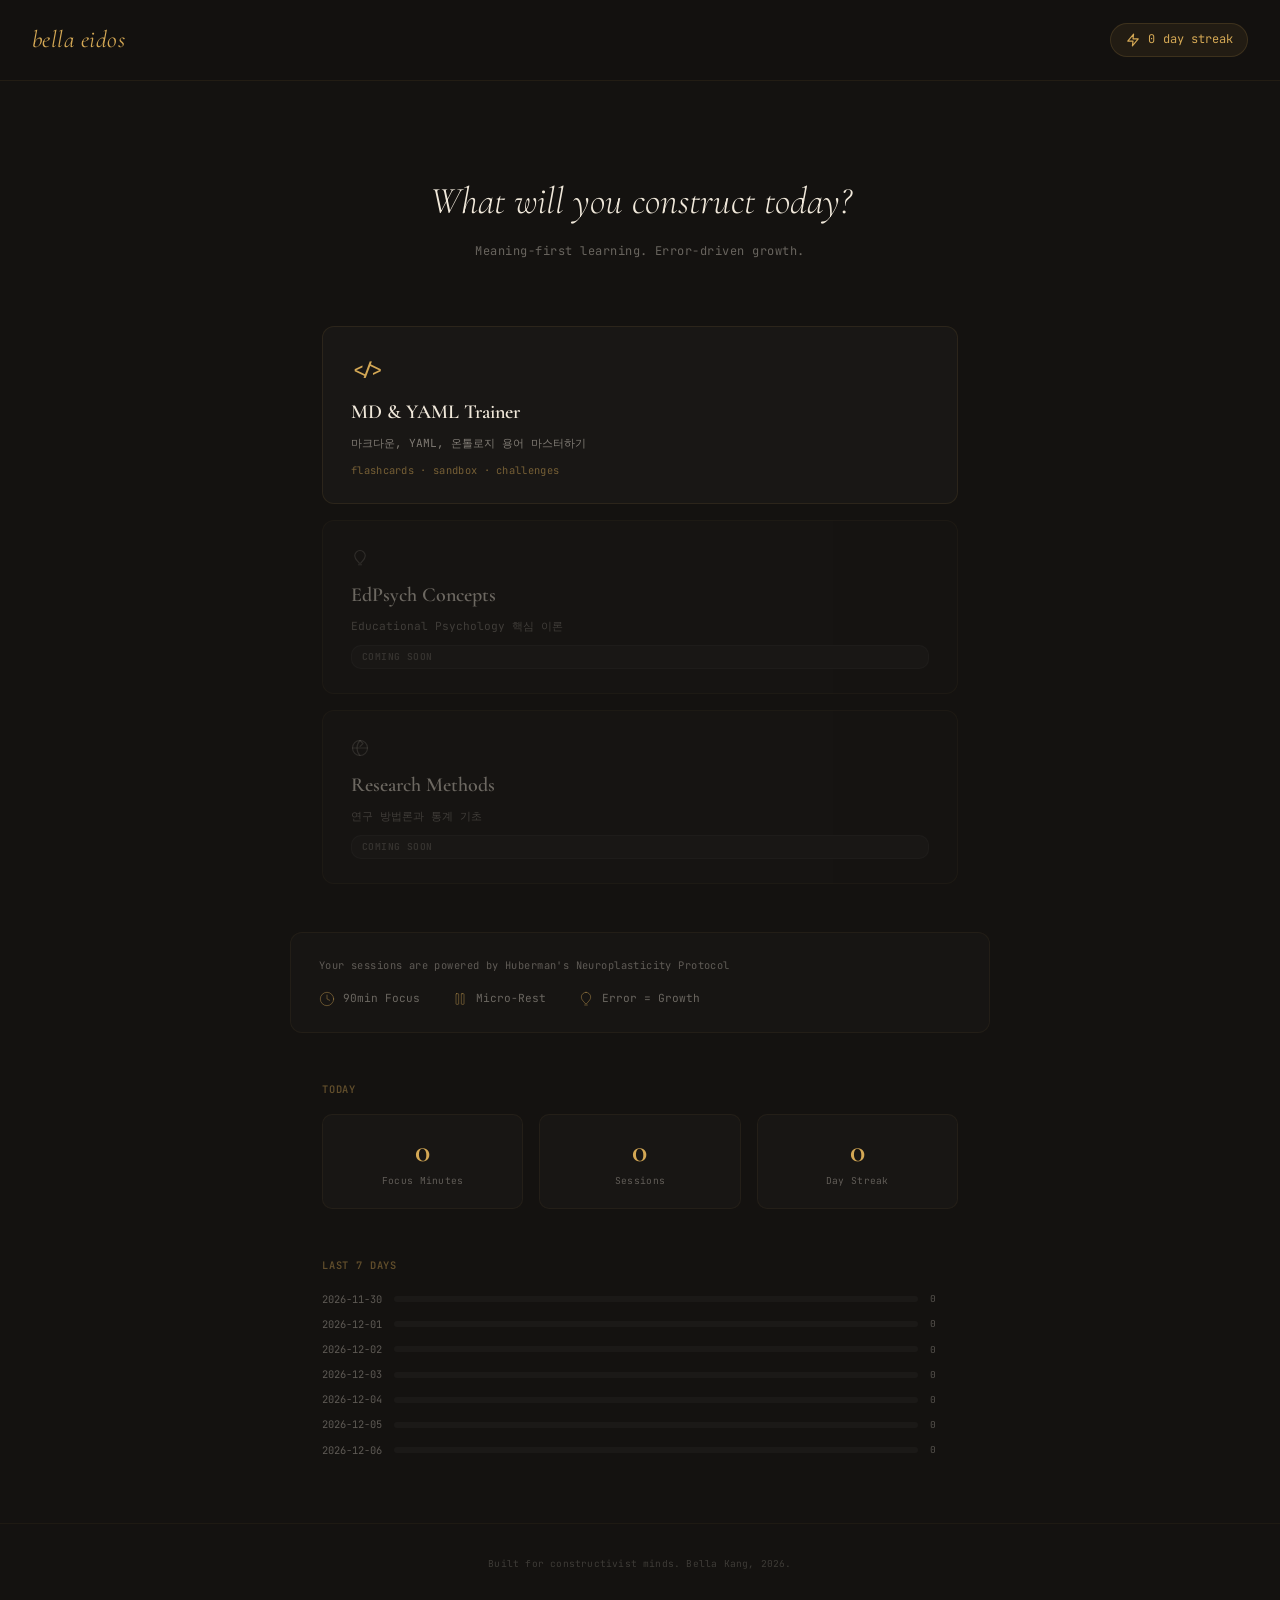
==== index.html @ 5860220a "feat: bella-eidos v1 — constructivist learning tool with B+ protocol Multi-page learning tool for AD" ====
<!DOCTYPE html>
<html lang="en">
<head>
  <meta charset="UTF-8">
  <meta name="viewport" content="width=device-width, initial-scale=1.0">
  <meta name="description" content="bella eidos — a personal constructivist learning tool. Meaning-first learning, error-driven growth.">
  <title>bella eidos</title>
  <link rel="icon" href="images/favicon.svg">
  <link href="https://fonts.googleapis.com/css2?family=Cormorant+Garamond:ital,wght@0,300;0,400;0,500;0,600;0,700;1,300;1,400;1,500;1,600&family=JetBrains+Mono:wght@400;500;600;700&display=swap" rel="stylesheet">
  <link rel="stylesheet" href="css/eidos.css">
  <style>
    /* Page-specific layout */
    body {
      background: #141210;
      color: #e8e0d4;
      font-family: 'Cormorant Garamond', Georgia, serif;
      margin: 0;
      padding: 0;
      min-height: 100vh;
    }

    /* --- Nav --- */
    .site-nav {
      position: sticky;
      top: 0;
      z-index: 100;
      display: flex;
      align-items: center;
      justify-content: space-between;
      padding: 1.25rem 2rem;
      background: rgba(20, 18, 16, 0.92);
      backdrop-filter: blur(12px);
      -webkit-backdrop-filter: blur(12px);
      border-bottom: 1px solid rgba(212, 168, 85, 0.08);
    }

    .site-logo {
      font-family: 'Cormorant Garamond', Georgia, serif;
      font-style: italic;
      font-weight: 400;
      font-size: 1.5rem;
      color: #D4A855;
      letter-spacing: 0.02em;
      text-decoration: none;
    }

    .streak-badge {
      display: flex;
      align-items: center;
      gap: 0.5rem;
      font-family: 'JetBrains Mono', monospace;
      font-size: 0.75rem;
      color: #D4A855;
      background: rgba(212, 168, 85, 0.08);
      border: 1px solid rgba(212, 168, 85, 0.15);
      border-radius: 20px;
      padding: 0.4rem 0.9rem;
    }

    .streak-badge .streak-icon {
      font-size: 0.85rem;
      line-height: 1;
    }

    /* --- Hero --- */
    .hero {
      text-align: center;
      padding: 6rem 2rem 4rem;
      opacity: 0;
      animation: fadeInUp 0.9s ease-out 0.1s forwards;
    }

    .hero-title {
      font-family: 'Cormorant Garamond', Georgia, serif;
      font-weight: 300;
      font-style: italic;
      font-size: 2.375rem;
      color: #f0e8da;
      margin: 0 0 1rem;
      line-height: 1.3;
    }

    .hero-subtitle {
      font-family: 'JetBrains Mono', monospace;
      font-size: 0.75rem;
      font-weight: 400;
      color: rgba(232, 224, 212, 0.4);
      letter-spacing: 0.04em;
      margin: 0;
    }

    /* --- Domain Cards --- */
    .domains {
      max-width: 700px;
      margin: 0 auto;
      padding: 0 2rem 3rem;
      display: grid;
      grid-template-columns: 1fr;
      gap: 1rem;
    }

    .domain-card {
      position: relative;
      background: rgba(255, 255, 255, 0.025);
      border: 1px solid rgba(212, 168, 85, 0.1);
      border-radius: 12px;
      padding: 1.75rem 1.75rem 1.5rem;
      transition: border-color 0.3s ease, box-shadow 0.3s ease, transform 0.25s ease;
      opacity: 0;
      animation: fadeInUp 0.7s ease-out forwards;
    }

    .domain-card:nth-child(1) { animation-delay: 0.3s; }
    .domain-card:nth-child(2) { animation-delay: 0.45s; }
    .domain-card:nth-child(3) { animation-delay: 0.6s; }

    .domain-card--active {
      cursor: pointer;
    }

    .domain-card--active:hover {
      border-color: rgba(212, 168, 85, 0.3);
      box-shadow: 0 0 30px rgba(212, 168, 85, 0.06);
      transform: translateY(-2px);
    }

    .domain-card--active:hover .domain-cta {
      opacity: 1;
      transform: translateX(0);
    }

    .domain-card--locked {
      opacity: 0.4;
      pointer-events: none;
    }

    .domain-card__icon {
      font-family: 'JetBrains Mono', monospace;
      font-size: 1.1rem;
      font-weight: 600;
      color: #D4A855;
      margin-bottom: 0.75rem;
    }

    .domain-card__icon--muted {
      color: rgba(232, 224, 212, 0.3);
    }

    .domain-card__title {
      font-family: 'Cormorant Garamond', Georgia, serif;
      font-weight: 600;
      font-size: 1.25rem;
      color: #f0e8da;
      margin: 0 0 0.4rem;
    }

    .domain-card__desc {
      font-family: 'JetBrains Mono', monospace;
      font-size: 0.7rem;
      color: rgba(232, 224, 212, 0.5);
      margin: 0 0 0.6rem;
      line-height: 1.5;
    }

    .domain-card__tags {
      font-family: 'JetBrains Mono', monospace;
      font-size: 0.65rem;
      color: rgba(212, 168, 85, 0.5);
      letter-spacing: 0.03em;
    }

    .domain-card__badge {
      display: inline-block;
      font-family: 'JetBrains Mono', monospace;
      font-size: 0.6rem;
      font-weight: 600;
      color: rgba(232, 224, 212, 0.35);
      background: rgba(255, 255, 255, 0.04);
      border: 1px solid rgba(255, 255, 255, 0.06);
      border-radius: 10px;
      padding: 0.2rem 0.6rem;
      letter-spacing: 0.05em;
      text-transform: uppercase;
    }

    .domain-cta {
      position: absolute;
      right: 1.75rem;
      bottom: 1.5rem;
      font-family: 'JetBrains Mono', monospace;
      font-size: 0.7rem;
      color: #D4A855;
      opacity: 0;
      transform: translateX(-6px);
      transition: opacity 0.3s ease, transform 0.3s ease;
    }

    /* --- B+ Protocol --- */
    .protocol-card {
      max-width: 700px;
      margin: 0 auto 3rem;
      padding: 1.5rem 1.75rem;
      background: rgba(255, 255, 255, 0.015);
      border: 1px solid rgba(212, 168, 85, 0.06);
      border-radius: 12px;
      opacity: 0;
      animation: fadeInUp 0.7s ease-out 0.75s forwards;
    }

    .protocol-card__title {
      font-family: 'JetBrains Mono', monospace;
      font-size: 0.65rem;
      color: rgba(232, 224, 212, 0.35);
      letter-spacing: 0.04em;
      margin: 0 0 1rem;
      line-height: 1.6;
    }

    .protocol-items {
      display: flex;
      gap: 2rem;
      flex-wrap: wrap;
    }

    .protocol-item {
      display: flex;
      align-items: center;
      gap: 0.5rem;
      font-family: 'JetBrains Mono', monospace;
      font-size: 0.7rem;
      color: rgba(232, 224, 212, 0.4);
    }

    .protocol-item svg {
      width: 16px;
      height: 16px;
      stroke: rgba(212, 168, 85, 0.4);
      fill: none;
      stroke-width: 1.5;
      stroke-linecap: round;
      stroke-linejoin: round;
    }

    /* --- Today Stats --- */
    .today-stats {
      max-width: 700px;
      margin: 0 auto 3rem;
      padding: 0 2rem;
      opacity: 0;
      animation: fadeInUp 0.7s ease-out 0.9s forwards;
    }

    .today-stats__heading {
      font-family: 'JetBrains Mono', monospace;
      font-size: 0.65rem;
      font-weight: 600;
      color: rgba(212, 168, 85, 0.4);
      text-transform: uppercase;
      letter-spacing: 0.08em;
      margin: 0 0 1rem;
    }

    .stats-grid {
      display: grid;
      grid-template-columns: repeat(3, 1fr);
      gap: 1rem;
    }

    .stat-cell {
      text-align: center;
      padding: 1.25rem 1rem;
      background: rgba(255, 255, 255, 0.02);
      border: 1px solid rgba(212, 168, 85, 0.06);
      border-radius: 10px;
    }

    .stat-cell__number {
      font-family: 'Cormorant Garamond', Georgia, serif;
      font-weight: 600;
      font-size: 2rem;
      color: #D4A855;
      line-height: 1;
      margin-bottom: 0.35rem;
    }

    .stat-cell__label {
      font-family: 'JetBrains Mono', monospace;
      font-size: 0.6rem;
      color: rgba(232, 224, 212, 0.35);
      letter-spacing: 0.03em;
    }

    /* --- Week History --- */
    .week-history {
      max-width: 700px;
      margin: 0 auto 4rem;
      padding: 0 2rem;
      opacity: 0;
      animation: fadeInUp 0.7s ease-out 1.05s forwards;
    }

    .week-history__heading {
      font-family: 'JetBrains Mono', monospace;
      font-size: 0.65rem;
      font-weight: 600;
      color: rgba(212, 168, 85, 0.4);
      text-transform: uppercase;
      letter-spacing: 0.08em;
      margin: 0 0 1rem;
    }

    .week-row {
      display: flex;
      align-items: center;
      gap: 0.75rem;
      margin-bottom: 0.5rem;
    }

    .week-row__date {
      font-family: 'JetBrains Mono', monospace;
      font-size: 0.65rem;
      color: rgba(232, 224, 212, 0.35);
      min-width: 48px;
      text-align: right;
    }

    .week-row__bar-track {
      flex: 1;
      height: 6px;
      background: rgba(255, 255, 255, 0.03);
      border-radius: 3px;
      overflow: hidden;
    }

    .week-row__bar-fill {
      height: 100%;
      background: linear-gradient(90deg, rgba(212, 168, 85, 0.3), rgba(212, 168, 85, 0.7));
      border-radius: 3px;
      transition: width 0.6s ease-out;
    }

    .week-row__score {
      font-family: 'JetBrains Mono', monospace;
      font-size: 0.6rem;
      color: rgba(232, 224, 212, 0.3);
      min-width: 28px;
      text-align: left;
    }

    /* --- Footer --- */
    .site-footer {
      text-align: center;
      padding: 2rem 2rem 3rem;
      border-top: 1px solid rgba(212, 168, 85, 0.05);
    }

    .site-footer p {
      font-family: 'JetBrains Mono', monospace;
      font-size: 0.6rem;
      color: rgba(232, 224, 212, 0.2);
      margin: 0;
      letter-spacing: 0.02em;
    }

    /* --- Animations --- */
    @keyframes fadeInUp {
      from {
        opacity: 0;
        transform: translateY(16px);
      }
      to {
        opacity: 1;
        transform: translateY(0);
      }
    }

    /* keep locked cards at target opacity after animation */
    .domain-card--locked {
      animation-fill-mode: forwards;
    }
    @keyframes fadeInUpLocked {
      from {
        opacity: 0;
        transform: translateY(16px);
      }
      to {
        opacity: 0.4;
        transform: translateY(0);
      }
    }
    .domain-card--locked {
      animation-name: fadeInUpLocked;
    }

    /* --- Responsive --- */
    @media (max-width: 600px) {
      .site-nav {
        padding: 1rem 1.25rem;
      }

      .hero {
        padding: 4rem 1.5rem 2.5rem;
      }

      .hero-title {
        font-size: 1.75rem;
      }

      .domains {
        padding: 0 1.25rem 2rem;
      }

      .protocol-card {
        margin-left: 1.25rem;
        margin-right: 1.25rem;
      }

      .protocol-items {
        flex-direction: column;
        gap: 0.75rem;
      }

      .today-stats,
      .week-history {
        padding: 0 1.25rem;
      }

      .stats-grid {
        grid-template-columns: 1fr;
        gap: 0.75rem;
      }
    }
  </style>
</head>
<body>

  <!-- Nav -->
  <nav class="site-nav" role="navigation" aria-label="Main navigation">
    <a href="index.html" class="site-logo">bella eidos</a>
    <div class="streak-badge" aria-label="Current streak">
      <span class="streak-icon">
        <svg width="14" height="14" viewBox="0 0 24 24" fill="none" stroke="currentColor" stroke-width="2" stroke-linecap="round" stroke-linejoin="round"><path d="M13 2L3 14h9l-1 8 10-12h-9l1-8z"/></svg>
      </span>
      <span id="nav-streak">0</span> day streak
    </div>
  </nav>

  <main>

    <!-- Hero -->
    <section class="hero" aria-label="Welcome">
      <h1 class="hero-title">What will you construct today?</h1>
      <p class="hero-subtitle">Meaning-first learning. Error-driven growth.</p>
    </section>

    <!-- Domain Cards -->
    <section class="domains" aria-label="Learning domains">

      <article class="domain-card domain-card--active" onclick="window.location.href='md-yaml.html'" role="link" tabindex="0" aria-label="MD and YAML Trainer">
        <div class="domain-card__icon">&lt;/&gt;</div>
        <h2 class="domain-card__title">MD &amp; YAML Trainer</h2>
        <p class="domain-card__desc">마크다운, YAML, 온톨로지 용어 마스터하기</p>
        <span class="domain-card__tags">flashcards &middot; sandbox &middot; challenges</span>
        <span class="domain-cta">Start Session &rarr;</span>
      </article>

      <article class="domain-card domain-card--locked" aria-label="EdPsych Concepts, coming soon">
        <div class="domain-card__icon domain-card__icon--muted">
          <svg width="18" height="18" viewBox="0 0 24 24" fill="none" stroke="currentColor" stroke-width="1.5" stroke-linecap="round" stroke-linejoin="round"><path d="M12 2a7 7 0 0 1 7 7c0 3-2 5.5-4 7.5-.7.7-1.5 1.5-2 2.5h-2c-.5-1-1.3-1.8-2-2.5C7 14.5 5 12 5 9a7 7 0 0 1 7-7z"/><path d="M10 21h4"/></svg>
        </div>
        <h2 class="domain-card__title">EdPsych Concepts</h2>
        <p class="domain-card__desc">Educational Psychology 핵심 이론</p>
        <span class="domain-card__badge">Coming Soon</span>
      </article>

      <article class="domain-card domain-card--locked" aria-label="Research Methods, coming soon">
        <div class="domain-card__icon domain-card__icon--muted">
          <svg width="18" height="18" viewBox="0 0 24 24" fill="none" stroke="currentColor" stroke-width="1.5" stroke-linecap="round" stroke-linejoin="round"><circle cx="12" cy="12" r="10"/><path d="M12 2a14.5 14.5 0 0 0 0 20"/><path d="M2 12h20"/><path d="M12 2l4 4-4 4"/></svg>
        </div>
        <h2 class="domain-card__title">Research Methods</h2>
        <p class="domain-card__desc">연구 방법론과 통계 기초</p>
        <span class="domain-card__badge">Coming Soon</span>
      </article>

    </section>

    <!-- B+ Protocol -->
    <aside class="protocol-card" aria-label="Neuroplasticity protocol information">
      <p class="protocol-card__title">Your sessions are powered by Huberman's Neuroplasticity Protocol</p>
      <div class="protocol-items">
        <div class="protocol-item">
          <svg viewBox="0 0 24 24"><circle cx="12" cy="12" r="10"/><polyline points="12 6 12 12 16 14"/></svg>
          <span>90min Focus</span>
        </div>
        <div class="protocol-item">
          <svg viewBox="0 0 24 24"><rect x="6" y="4" width="4" height="16" rx="1"/><rect x="14" y="4" width="4" height="16" rx="1"/></svg>
          <span>Micro-Rest</span>
        </div>
        <div class="protocol-item">
          <svg viewBox="0 0 24 24"><path d="M12 2a7 7 0 0 1 7 7c0 3-2 5.5-4 7.5-.7.7-1.5 1.5-2 2.5h-2c-.5-1-1.3-1.8-2-2.5C7 14.5 5 12 5 9a7 7 0 0 1 7-7z"/><path d="M10 21h4"/></svg>
          <span>Error = Growth</span>
        </div>
      </div>
    </aside>

    <!-- Today's Stats -->
    <section class="today-stats" aria-label="Today's statistics">
      <h3 class="today-stats__heading">Today</h3>
      <div class="stats-grid">
        <div class="stat-cell">
          <div class="stat-cell__number" id="stat-focus">0</div>
          <div class="stat-cell__label">Focus Minutes</div>
        </div>
        <div class="stat-cell">
          <div class="stat-cell__number" id="stat-sessions">0</div>
          <div class="stat-cell__label">Sessions</div>
        </div>
        <div class="stat-cell">
          <div class="stat-cell__number" id="stat-streak">0</div>
          <div class="stat-cell__label">Day Streak</div>
        </div>
      </div>
    </section>

    <!-- Week History -->
    <section class="week-history" aria-label="Weekly history">
      <h3 class="week-history__heading">Last 7 Days</h3>
      <div id="week-bars"></div>
    </section>

  </main>

  <!-- Footer -->
  <footer class="site-footer">
    <p>Built for constructivist minds. Bella Kang, 2026.</p>
  </footer>

  <script src="js/core.js"></script>
  <script>
    document.addEventListener('DOMContentLoaded', () => {
      // Load streak
      const streak = Eidos.Session.getStreak();
      document.getElementById('nav-streak').textContent = streak;
      document.getElementById('stat-streak').textContent = streak;

      // Load today stats
      const today = Eidos.Session.getTodayStats();
      document.getElementById('stat-focus').textContent = today.focusMinutes || 0;
      document.getElementById('stat-sessions').textContent = today.sessions || 0;

      // Load week history
      const week = Eidos.Session.getWeekHistory();
      const container = document.getElementById('week-bars');
      const maxScore = Math.max(...week.map(d => d.score), 1);

      week.forEach(day => {
        const row = document.createElement('div');
        row.className = 'week-row';

        const dateEl = document.createElement('span');
        dateEl.className = 'week-row__date';
        dateEl.textContent = day.date;

        const track = document.createElement('div');
        track.className = 'week-row__bar-track';

        const fill = document.createElement('div');
        fill.className = 'week-row__bar-fill';
        fill.style.width = ((day.score / maxScore) * 100) + '%';
        track.appendChild(fill);

        const scoreEl = document.createElement('span');
        scoreEl.className = 'week-row__score';
        scoreEl.textContent = day.score;

        row.appendChild(dateEl);
        row.appendChild(track);
        row.appendChild(scoreEl);
        container.appendChild(row);
      });

      // Keyboard accessibility for the active card
      document.querySelectorAll('.domain-card--active').forEach(card => {
        card.addEventListener('keydown', (e) => {
          if (e.key === 'Enter' || e.key === ' ') {
            e.preventDefault();
            card.click();
          }
        });
      });
    });
  </script>

</body>
</html>
---- css/eidos.css ----
/* ============================================================
   bella eidos — Design System
   "Philosophical Sanctuary"
   Plato's cave in reverse: forms emerging from darkness
   into golden light.
   ============================================================ */

/* --- Fonts ------------------------------------------------- */
@import url('https://fonts.googleapis.com/css2?family=Cormorant+Garamond:ital,wght@0,300;0,400;0,500;0,600;0,700;1,300;1,400;1,500;1,600;1,700&family=JetBrains+Mono:wght@400;500;600&family=Pretendard+Variable&display=swap');

/* --- Custom Properties ------------------------------------- */
:root {
  /* surfaces */
  --bg:            #141210;
  --bg-elevated:   #1E1C18;
  --card:          #252220;
  --card-hover:    #2E2B27;

  /* borders */
  --border:        rgba(212, 168, 85, 0.12);
  --border-hover:  rgba(212, 168, 85, 0.25);

  /* text */
  --text:          #F0EBE1;
  --text-secondary:#A09882;
  --text-dim:      #6B6355;

  /* accent — warm amber / gold */
  --accent:        #D4A855;
  --accent-light:  rgba(212, 168, 85, 0.12);
  --accent-glow:   rgba(212, 168, 85, 0.06);

  /* semantic */
  --green:         #7EBF8E;
  --green-bg:      rgba(126, 191, 142, 0.1);
  --red:           #D4625A;
  --purple:        #9B8EC4;
  --purple-bg:     rgba(155, 142, 196, 0.1);
  --purple-border: rgba(155, 142, 196, 0.25);

  /* spacing scale */
  --sp-1: 4px;
  --sp-2: 8px;
  --sp-3: 12px;
  --sp-4: 16px;
  --sp-5: 20px;
  --sp-6: 24px;
  --sp-7: 28px;
  --sp-8: 32px;
  --sp-10: 40px;
  --sp-12: 48px;
  --sp-16: 64px;

  /* transitions */
  --ease-out: cubic-bezier(0.25, 0.46, 0.45, 0.94);
  --ease-spring: cubic-bezier(0.34, 1.56, 0.64, 1);

  /* radii */
  --radius-sm: 8px;
  --radius-md: 12px;
  --radius-lg: 16px;
  --radius-xl: 24px;
  --radius-pill: 999px;
}


/* ============================================================
   1. RESET & BASE
   ============================================================ */
*, *::before, *::after {
  box-sizing: border-box;
  margin: 0;
  padding: 0;
}

html {
  scroll-behavior: smooth;
  -webkit-font-smoothing: antialiased;
  -moz-osx-font-smoothing: grayscale;
  text-rendering: optimizeLegibility;
}

body {
  font-family: 'Pretendard Variable', 'Pretendard', -apple-system,
               BlinkMacSystemFont, 'Segoe UI', Roboto, sans-serif;
  font-size: 15px;
  font-weight: 400;
  line-height: 1.65;
  color: var(--text);
  background: var(--bg);
  min-height: 100vh;
}

/* Scrollbar — thin, warm */
::-webkit-scrollbar {
  width: 6px;
  height: 6px;
}
::-webkit-scrollbar-track {
  background: transparent;
}
::-webkit-scrollbar-thumb {
  background: rgba(212, 168, 85, 0.18);
  border-radius: 3px;
}
::-webkit-scrollbar-thumb:hover {
  background: rgba(212, 168, 85, 0.32);
}

/* Firefox */
* {
  scrollbar-width: thin;
  scrollbar-color: rgba(212, 168, 85, 0.18) transparent;
}

/* Selection */
::selection {
  background: rgba(212, 168, 85, 0.28);
  color: var(--text);
}

a {
  color: var(--accent);
  text-decoration: none;
  transition: color 0.2s var(--ease-out);
}
a:hover {
  color: #E4BE72;
}

img, svg {
  display: block;
  max-width: 100%;
}

button {
  font-family: inherit;
  cursor: pointer;
  border: none;
  background: none;
  color: inherit;
}

input, textarea, select {
  font-family: inherit;
  color: inherit;
}


/* ============================================================
   2. TYPOGRAPHY SCALE
   ============================================================ */
.display-xl {
  font-family: 'Cormorant Garamond', 'Georgia', serif;
  font-size: 42px;
  font-weight: 300;
  font-style: italic;
  line-height: 1.2;
  letter-spacing: -0.01em;
  color: var(--text);
}

.display {
  font-family: 'Cormorant Garamond', 'Georgia', serif;
  font-size: 32px;
  font-weight: 400;
  line-height: 1.25;
  letter-spacing: -0.005em;
  color: var(--text);
}

.heading {
  font-family: 'Cormorant Garamond', 'Georgia', serif;
  font-size: 22px;
  font-weight: 600;
  line-height: 1.3;
  color: var(--text);
}

.subheading {
  font-family: 'Cormorant Garamond', 'Georgia', serif;
  font-size: 16px;
  font-weight: 600;
  line-height: 1.4;
  color: var(--text);
}

.body {
  font-family: 'Pretendard Variable', 'Pretendard', -apple-system,
               BlinkMacSystemFont, 'Segoe UI', Roboto, sans-serif;
  font-size: 15px;
  font-weight: 400;
  line-height: 1.65;
  color: var(--text);
}

.mono {
  font-family: 'JetBrains Mono', 'Fira Code', 'Cascadia Code', monospace;
  font-size: 14px;
  font-weight: 400;
  line-height: 1.6;
}

.label {
  font-family: 'JetBrains Mono', 'Fira Code', monospace;
  font-size: 11px;
  font-weight: 600;
  text-transform: uppercase;
  letter-spacing: 1.5px;
  color: var(--text-secondary);
}

.caption {
  font-size: 12px;
  line-height: 1.5;
  color: var(--text-dim);
}


/* ============================================================
   3. LAYOUT
   ============================================================ */
.hub-container {
  max-width: 900px;
  margin: 0 auto;
  padding: var(--sp-10) var(--sp-6);
}

.page-container {
  max-width: 780px;
  margin: 0 auto;
  padding: var(--sp-10) var(--sp-6);
}

.grid-2 {
  display: grid;
  grid-template-columns: repeat(2, 1fr);
  gap: var(--sp-5);
}

.grid-3 {
  display: grid;
  grid-template-columns: repeat(3, 1fr);
  gap: var(--sp-5);
}


/* ============================================================
   4. NAVIGATION
   ============================================================ */
.nav {
  position: sticky;
  top: 0;
  z-index: 100;
  display: flex;
  align-items: center;
  gap: var(--sp-6);
  padding: var(--sp-3) var(--sp-6);
  background: rgba(20, 18, 16, 0.82);
  backdrop-filter: blur(16px) saturate(1.4);
  -webkit-backdrop-filter: blur(16px) saturate(1.4);
  border-bottom: 1px solid var(--border);
}

.nav-brand {
  font-family: 'Cormorant Garamond', serif;
  font-style: italic;
  font-weight: 500;
  font-size: 20px;
  color: var(--accent);
  letter-spacing: 0.02em;
  white-space: nowrap;
  flex-shrink: 0;
}

.nav-tabs {
  display: flex;
  gap: var(--sp-1);
  flex-wrap: wrap;
}

.nav-tab {
  padding: 6px 14px;
  font-size: 13px;
  font-weight: 500;
  color: var(--text-secondary);
  border-radius: var(--radius-pill);
  transition: all 0.25s var(--ease-out);
  white-space: nowrap;
}
.nav-tab:hover {
  color: var(--text);
  background: var(--accent-light);
}
.nav-tab.active {
  color: var(--bg);
  background: var(--accent);
  box-shadow: 0 0 16px var(--accent-glow),
              0 2px 8px rgba(212, 168, 85, 0.18);
}

.nav-timer {
  margin-left: auto;
  font-family: 'JetBrains Mono', monospace;
  font-size: 14px;
  font-weight: 500;
  color: var(--accent);
  white-space: nowrap;
  letter-spacing: 0.05em;
}

.nav-streak {
  display: inline-flex;
  align-items: center;
  gap: var(--sp-1);
  padding: 4px 10px;
  font-family: 'JetBrains Mono', monospace;
  font-size: 12px;
  font-weight: 600;
  color: var(--accent);
  background: var(--accent-glow);
  border: 1px solid var(--border);
  border-radius: var(--radius-pill);
  box-shadow: 0 0 12px var(--accent-glow);
}


/* ============================================================
   5. CARDS
   ============================================================ */
.card {
  background: var(--card);
  border: 1px solid var(--border);
  border-radius: var(--radius-lg);
  padding: var(--sp-7);
  box-shadow: 0 2px 12px rgba(0, 0, 0, 0.15),
              0 0 0 0 var(--accent-glow);
  transition: transform 0.3s var(--ease-out),
              border-color 0.3s var(--ease-out),
              box-shadow 0.3s var(--ease-out);
}
.card:hover {
  transform: translateY(-2px);
  border-color: var(--border-hover);
  box-shadow: 0 8px 24px rgba(0, 0, 0, 0.2),
              0 0 0 1px var(--border-hover);
}

.card-header {
  display: flex;
  justify-content: space-between;
  align-items: center;
  margin-bottom: var(--sp-5);
}

.card-accent {
  background: var(--accent-light);
  border-color: var(--border-hover);
}


/* ============================================================
   6. FLASHCARD (3D FLIP)
   ============================================================ */
.flashcard-container {
  perspective: 1000px;
  width: 100%;
}

.flashcard {
  position: relative;
  min-height: 220px;
  transform-style: preserve-3d;
  transition: transform 0.6s var(--ease-out);
  cursor: pointer;
}
.flashcard.flipped {
  transform: rotateY(180deg);
}

.flash-face {
  position: absolute;
  inset: 0;
  display: flex;
  flex-direction: column;
  justify-content: center;
  align-items: center;
  padding: var(--sp-8);
  border-radius: var(--radius-lg);
  backface-visibility: hidden;
  -webkit-backface-visibility: hidden;
  text-align: center;
}

.flash-front {
  background: linear-gradient(145deg, var(--card) 0%, #2A2722 100%);
  border: 1px solid var(--border);
  color: var(--text);
  font-family: 'Cormorant Garamond', serif;
  font-size: 20px;
  font-weight: 500;
  line-height: 1.4;
}

.flash-back {
  background: var(--purple-bg);
  border: 1px solid var(--purple-border);
  color: var(--text);
  transform: rotateY(180deg);
  font-size: 15px;
  line-height: 1.6;
}

.flash-hint {
  font-size: 12px;
  color: var(--text-dim);
  text-align: center;
  margin-top: var(--sp-3);
}

.flash-nav {
  display: flex;
  justify-content: center;
  align-items: center;
  gap: var(--sp-3);
  margin-top: var(--sp-5);
}

.flash-btn {
  padding: 8px 20px;
  font-size: 13px;
  font-weight: 500;
  border-radius: var(--radius-pill);
  border: 1px solid var(--border);
  background: var(--bg-elevated);
  color: var(--text-secondary);
  transition: all 0.25s var(--ease-out);
}
.flash-btn:hover {
  border-color: var(--border-hover);
  color: var(--text);
  transform: translateY(-1px);
}
.flash-btn.know {
  border-color: rgba(126, 191, 142, 0.3);
  color: var(--green);
  background: var(--green-bg);
}
.flash-btn.know:hover {
  border-color: rgba(126, 191, 142, 0.5);
  box-shadow: 0 0 12px rgba(126, 191, 142, 0.1);
}
.flash-btn.dunno {
  border-color: rgba(212, 98, 90, 0.3);
  color: var(--red);
  background: rgba(212, 98, 90, 0.08);
}
.flash-btn.dunno:hover {
  border-color: rgba(212, 98, 90, 0.5);
  box-shadow: 0 0 12px rgba(212, 98, 90, 0.1);
}


/* ============================================================
   7. SANDBOX
   ============================================================ */
.sandbox-grid {
  display: grid;
  grid-template-columns: 1fr 1fr;
  gap: var(--sp-5);
  min-height: 360px;
}

.sandbox-input {
  width: 100%;
  min-height: 320px;
  padding: var(--sp-5);
  font-family: 'JetBrains Mono', monospace;
  font-size: 13px;
  line-height: 1.7;
  color: var(--text);
  background: var(--bg);
  border: 1px solid var(--border);
  border-radius: var(--radius-md);
  resize: vertical;
  outline: none;
  transition: border-color 0.25s var(--ease-out);
}
.sandbox-input:focus {
  border-color: var(--border-hover);
  box-shadow: 0 0 0 3px var(--accent-glow);
}
.sandbox-input::placeholder {
  color: var(--text-dim);
}

.sandbox-preview {
  padding: var(--sp-5);
  background: var(--bg-elevated);
  border: 1px solid var(--border);
  border-radius: var(--radius-md);
  overflow-y: auto;
  line-height: 1.7;
}

/* Preview rendered markdown sub-styles */
.sandbox-preview h1 {
  font-family: 'Cormorant Garamond', serif;
  font-size: 26px;
  font-weight: 600;
  margin-bottom: var(--sp-4);
  color: var(--accent);
}
.sandbox-preview h2 {
  font-family: 'Cormorant Garamond', serif;
  font-size: 21px;
  font-weight: 600;
  margin-top: var(--sp-6);
  margin-bottom: var(--sp-3);
  color: var(--text);
}
.sandbox-preview h3 {
  font-family: 'Cormorant Garamond', serif;
  font-size: 17px;
  font-weight: 600;
  margin-top: var(--sp-5);
  margin-bottom: var(--sp-2);
  color: var(--text-secondary);
}
.sandbox-preview code {
  font-family: 'JetBrains Mono', monospace;
  font-size: 13px;
  padding: 2px 6px;
  background: rgba(212, 168, 85, 0.08);
  border-radius: 4px;
  color: var(--accent);
}
.sandbox-preview pre {
  padding: var(--sp-4);
  background: var(--bg);
  border: 1px solid var(--border);
  border-radius: var(--radius-sm);
  overflow-x: auto;
  margin: var(--sp-4) 0;
}
.sandbox-preview pre code {
  padding: 0;
  background: none;
  color: var(--text);
}
.sandbox-preview mark {
  background: rgba(212, 168, 85, 0.2);
  color: var(--text);
  padding: 1px 4px;
  border-radius: 3px;
}
.sandbox-preview hr {
  border: none;
  height: 1px;
  background: var(--border);
  margin: var(--sp-6) 0;
}
.sandbox-preview a {
  color: var(--accent);
  text-decoration: underline;
  text-decoration-color: rgba(212, 168, 85, 0.3);
  text-underline-offset: 3px;
}
.sandbox-preview a:hover {
  text-decoration-color: var(--accent);
}
.sandbox-preview .fm-block {
  padding: var(--sp-3) var(--sp-4);
  margin-bottom: var(--sp-4);
  background: var(--bg);
  border: 1px solid var(--border);
  border-radius: var(--radius-sm);
  font-family: 'JetBrains Mono', monospace;
  font-size: 12px;
  color: var(--text-dim);
}
.sandbox-preview .fm-key {
  color: var(--accent);
  font-weight: 600;
}


/* ============================================================
   8. CHALLENGES
   ============================================================ */
.challenge {
  background: var(--card);
  border: 1px solid var(--border);
  border-radius: var(--radius-lg);
  padding: var(--sp-7);
}

.challenge-input {
  width: 100%;
  min-height: 120px;
  padding: var(--sp-4);
  font-family: 'Pretendard Variable', sans-serif;
  font-size: 14px;
  line-height: 1.65;
  color: var(--text);
  background: var(--bg);
  border: 1px solid var(--border);
  border-radius: var(--radius-md);
  resize: vertical;
  outline: none;
  transition: border-color 0.25s var(--ease-out);
}
.challenge-input:focus {
  border-color: var(--border-hover);
  box-shadow: 0 0 0 3px var(--accent-glow);
}

.challenge-result {
  margin-top: var(--sp-4);
  padding: var(--sp-4);
  border-radius: var(--radius-md);
  font-size: 14px;
  line-height: 1.6;
}
.challenge-result.correct {
  background: var(--green-bg);
  border: 1px solid rgba(126, 191, 142, 0.25);
  color: var(--green);
}
.challenge-result.wrong {
  background: var(--accent-light);
  border: 1px solid var(--border-hover);
  color: var(--accent);
}


/* ============================================================
   9. GLOSSARY / REFERENCE
   ============================================================ */
.ref-row {
  display: flex;
  align-items: baseline;
  gap: var(--sp-4);
  padding: var(--sp-3) 0;
  border-bottom: 1px solid var(--border);
}
.ref-row:last-child {
  border-bottom: none;
}

.key {
  display: inline-flex;
  align-items: center;
  justify-content: center;
  min-width: 28px;
  padding: 3px 8px;
  font-family: 'JetBrains Mono', monospace;
  font-size: 12px;
  font-weight: 600;
  color: var(--text-secondary);
  background: var(--bg-elevated);
  border: 1px solid var(--border);
  border-bottom-width: 3px;
  border-radius: 6px;
  box-shadow: 0 1px 2px rgba(0, 0, 0, 0.2);
}


/* ============================================================
   10. B+ CORE COMPONENTS
   ============================================================ */

/* Timer bar — thin accent line at bottom */
.timer-bar {
  position: fixed;
  bottom: 0;
  left: 0;
  height: 3px;
  background: linear-gradient(90deg, var(--accent), #E4BE72);
  transition: width 1s linear;
  z-index: 200;
  box-shadow: 0 0 8px rgba(212, 168, 85, 0.3);
}

/* Micro-rest overlay */
.micro-rest-overlay {
  position: fixed;
  inset: 0;
  z-index: 500;
  display: flex;
  flex-direction: column;
  justify-content: center;
  align-items: center;
  background: rgba(20, 18, 16, 0.95);
  animation: fadeIn 0.5s var(--ease-out) forwards;
}
.micro-rest-overlay .rest-text {
  font-family: 'Cormorant Garamond', serif;
  font-style: italic;
  font-size: 28px;
  font-weight: 300;
  color: var(--text);
  margin-bottom: var(--sp-8);
  animation: breathe 4s ease-in-out infinite;
}
.micro-rest-overlay .rest-countdown {
  position: relative;
  width: 80px;
  height: 80px;
}
.micro-rest-overlay .rest-countdown svg {
  transform: rotate(-90deg);
  width: 80px;
  height: 80px;
}
.micro-rest-overlay .rest-countdown circle {
  fill: none;
  stroke: var(--accent);
  stroke-width: 3;
  stroke-linecap: round;
  stroke-dasharray: 226;
  animation: countdownRing 10s linear forwards;
}
.micro-rest-overlay .rest-seconds {
  position: absolute;
  inset: 0;
  display: flex;
  align-items: center;
  justify-content: center;
  font-family: 'JetBrains Mono', monospace;
  font-size: 22px;
  font-weight: 500;
  color: var(--accent);
}

/* Error reframe — neuroplasticity card */
.error-reframe {
  background: var(--purple-bg);
  border: 1px solid var(--purple-border);
  border-radius: var(--radius-lg);
  padding: var(--sp-6);
  display: flex;
  align-items: flex-start;
  gap: var(--sp-4);
  animation: fadeIn 0.4s var(--ease-out) forwards;
}
.error-reframe .brain-icon {
  font-size: 24px;
  flex-shrink: 0;
  line-height: 1;
}
.error-reframe .reframe-text {
  font-size: 14px;
  line-height: 1.6;
  color: var(--text);
}
.error-reframe .reframe-title {
  font-family: 'Cormorant Garamond', serif;
  font-weight: 600;
  font-size: 16px;
  color: var(--purple);
  margin-bottom: var(--sp-1);
}

/* ZPD indicator badge */
.zpd-indicator {
  display: inline-flex;
  align-items: center;
  gap: var(--sp-1);
  padding: 3px 10px;
  font-family: 'JetBrains Mono', monospace;
  font-size: 10px;
  font-weight: 600;
  text-transform: uppercase;
  letter-spacing: 1px;
  border-radius: var(--radius-pill);
  border: 1px solid;
}
.zpd-indicator.too-easy {
  color: var(--text-dim);
  border-color: rgba(107, 99, 85, 0.3);
  background: rgba(107, 99, 85, 0.08);
}
.zpd-indicator.optimal {
  color: var(--green);
  border-color: rgba(126, 191, 142, 0.3);
  background: var(--green-bg);
}
.zpd-indicator.scaffold-needed {
  color: var(--purple);
  border-color: var(--purple-border);
  background: var(--purple-bg);
}

/* Session complete overlay */
.session-complete-overlay {
  position: fixed;
  inset: 0;
  z-index: 500;
  display: flex;
  flex-direction: column;
  justify-content: center;
  align-items: center;
  background: rgba(20, 18, 16, 0.95);
  animation: fadeIn 0.6s var(--ease-out) forwards;
  text-align: center;
}
.session-complete-overlay .complete-title {
  font-family: 'Cormorant Garamond', serif;
  font-style: italic;
  font-size: 36px;
  font-weight: 300;
  color: var(--accent);
  margin-bottom: var(--sp-4);
}
.session-complete-overlay .complete-body {
  font-size: 15px;
  color: var(--text-secondary);
  max-width: 400px;
  line-height: 1.7;
}


/* ============================================================
   11. DOMAIN CARD (HUB)
   ============================================================ */
.domain-card {
  position: relative;
  display: flex;
  flex-direction: column;
  justify-content: center;
  min-height: 160px;
  padding: var(--sp-7);
  background: var(--card);
  border: 1px solid var(--border);
  border-radius: var(--radius-lg);
  overflow: hidden;
  transition: all 0.35s var(--ease-out);
  cursor: pointer;
}
.domain-card::before {
  content: '';
  position: absolute;
  inset: 0;
  background: radial-gradient(
    ellipse at 30% 50%,
    var(--accent-glow) 0%,
    transparent 70%
  );
  opacity: 0;
  transition: opacity 0.35s var(--ease-out);
}
.domain-card:hover {
  transform: translateY(-3px);
  border-color: var(--border-hover);
  box-shadow: 0 12px 32px rgba(0, 0, 0, 0.25),
              0 0 24px var(--accent-glow);
}
.domain-card:hover::before {
  opacity: 1;
}

.domain-card .domain-icon {
  font-size: 28px;
  margin-bottom: var(--sp-3);
  position: relative;
  z-index: 1;
}
.domain-card .domain-title {
  font-family: 'Cormorant Garamond', serif;
  font-size: 20px;
  font-weight: 600;
  color: var(--text);
  position: relative;
  z-index: 1;
  margin-bottom: var(--sp-1);
}
.domain-card .domain-desc {
  font-size: 13px;
  color: var(--text-secondary);
  position: relative;
  z-index: 1;
}
.domain-card .domain-start {
  position: absolute;
  bottom: var(--sp-5);
  right: var(--sp-5);
  font-family: 'JetBrains Mono', monospace;
  font-size: 11px;
  font-weight: 600;
  text-transform: uppercase;
  letter-spacing: 1px;
  color: var(--accent);
  opacity: 0;
  transform: translateX(-8px);
  transition: all 0.3s var(--ease-out);
  z-index: 1;
}
.domain-card:hover .domain-start {
  opacity: 1;
  transform: translateX(0);
}

.domain-card.locked {
  opacity: 0.4;
  cursor: default;
  pointer-events: none;
}
.domain-card.locked .domain-badge {
  position: absolute;
  top: var(--sp-4);
  right: var(--sp-4);
  font-family: 'JetBrains Mono', monospace;
  font-size: 10px;
  font-weight: 600;
  text-transform: uppercase;
  letter-spacing: 1px;
  color: var(--text-dim);
  background: var(--bg);
  padding: 3px 10px;
  border-radius: var(--radius-pill);
  border: 1px solid var(--border);
}


/* ============================================================
   12. STATS / LOG
   ============================================================ */
.stat-number {
  font-family: 'Cormorant Garamond', serif;
  font-size: 38px;
  font-weight: 300;
  color: var(--accent);
  line-height: 1;
}

.stat-label {
  font-size: 12px;
  color: var(--text-dim);
  margin-top: var(--sp-1);
}

.log-entry {
  display: flex;
  align-items: center;
  gap: var(--sp-4);
  padding: var(--sp-3) 0;
}

.log-entry .log-date {
  font-family: 'JetBrains Mono', monospace;
  font-size: 12px;
  color: var(--text-dim);
  min-width: 72px;
  flex-shrink: 0;
}

.log-bar-bg {
  flex: 1;
  height: 6px;
  background: var(--bg);
  border-radius: 3px;
  overflow: hidden;
}

.log-bar {
  height: 100%;
  background: linear-gradient(90deg, var(--accent), #E4BE72);
  border-radius: 3px;
  transition: width 0.8s var(--ease-out);
}

.log-entry .log-score {
  font-family: 'JetBrains Mono', monospace;
  font-size: 13px;
  font-weight: 600;
  color: var(--text-secondary);
  min-width: 36px;
  text-align: right;
  flex-shrink: 0;
}


/* ============================================================
   13. CONCEPT MAP
   ============================================================ */
.concept-map {
  background: var(--card);
  border: 1px solid var(--border);
  border-radius: var(--radius-lg);
  padding: var(--sp-6);
  font-family: 'JetBrains Mono', monospace;
  font-size: 13px;
  line-height: 1.8;
  white-space: pre;
  overflow-x: auto;
  color: var(--text-secondary);
}

.cm-accent {
  color: var(--accent);
}

.cm-green {
  color: var(--green);
}

.cm-dim {
  color: var(--text-dim);
}


/* ============================================================
   14. ANIMATIONS
   ============================================================ */
@keyframes fadeIn {
  from {
    opacity: 0;
    transform: translateY(12px);
  }
  to {
    opacity: 1;
    transform: translateY(0);
  }
}

@keyframes slideUp {
  from {
    opacity: 0;
    transform: translateY(24px);
  }
  to {
    opacity: 1;
    transform: translateY(0);
  }
}

@keyframes pulse {
  0%, 100% {
    transform: scale(1);
  }
  50% {
    transform: scale(1.04);
  }
}

@keyframes breathe {
  0%, 100% {
    opacity: 0.5;
  }
  50% {
    opacity: 1;
  }
}

@keyframes countdownRing {
  from {
    stroke-dashoffset: 0;
  }
  to {
    stroke-dashoffset: 226;
  }
}

@keyframes shimmer {
  0% {
    background-position: -200% 0;
  }
  100% {
    background-position: 200% 0;
  }
}

/* Animate-in utility */
.animate-in {
  opacity: 0;
  animation: fadeIn 0.5s var(--ease-out) forwards;
}
.animate-in.d1 { animation-delay: 0.05s; }
.animate-in.d2 { animation-delay: 0.10s; }
.animate-in.d3 { animation-delay: 0.15s; }
.animate-in.d4 { animation-delay: 0.20s; }
.animate-in.d5 { animation-delay: 0.25s; }
.animate-in.d6 { animation-delay: 0.30s; }

/* Shimmer loading utility */
.shimmer {
  background: linear-gradient(
    90deg,
    var(--card) 25%,
    var(--card-hover) 50%,
    var(--card) 75%
  );
  background-size: 200% 100%;
  animation: shimmer 1.8s ease-in-out infinite;
}


/* ============================================================
   15. RESPONSIVE (max-width: 640px)
   ============================================================ */
@media (max-width: 640px) {
  /* Layout */
  .hub-container,
  .page-container {
    padding: var(--sp-6) var(--sp-4);
  }

  .grid-2,
  .grid-3 {
    grid-template-columns: 1fr;
  }

  /* Typography */
  .display-xl {
    font-size: 30px;
  }
  .display {
    font-size: 24px;
  }
  .heading {
    font-size: 19px;
  }
  .stat-number {
    font-size: 30px;
  }

  /* Nav */
  .nav {
    flex-wrap: wrap;
    gap: var(--sp-2);
    padding: var(--sp-2) var(--sp-4);
  }
  .nav-brand {
    font-size: 17px;
  }
  .nav-tabs {
    order: 3;
    width: 100%;
    overflow-x: auto;
    padding-bottom: var(--sp-1);
    -webkit-overflow-scrolling: touch;
  }
  .nav-tab {
    padding: 5px 10px;
    font-size: 12px;
  }
  .nav-timer {
    font-size: 12px;
  }

  /* Sandbox */
  .sandbox-grid {
    grid-template-columns: 1fr;
  }
  .sandbox-input {
    min-height: 200px;
  }

  /* Cards */
  .card {
    padding: var(--sp-5);
    border-radius: var(--radius-md);
  }

  /* Domain card */
  .domain-card {
    min-height: 120px;
    padding: var(--sp-5);
  }

  /* Flashcard */
  .flashcard {
    min-height: 180px;
  }

  /* Micro-rest */
  .micro-rest-overlay .rest-text {
    font-size: 22px;
    padding: 0 var(--sp-6);
  }

  /* Session complete */
  .session-complete-overlay .complete-title {
    font-size: 28px;
  }
}
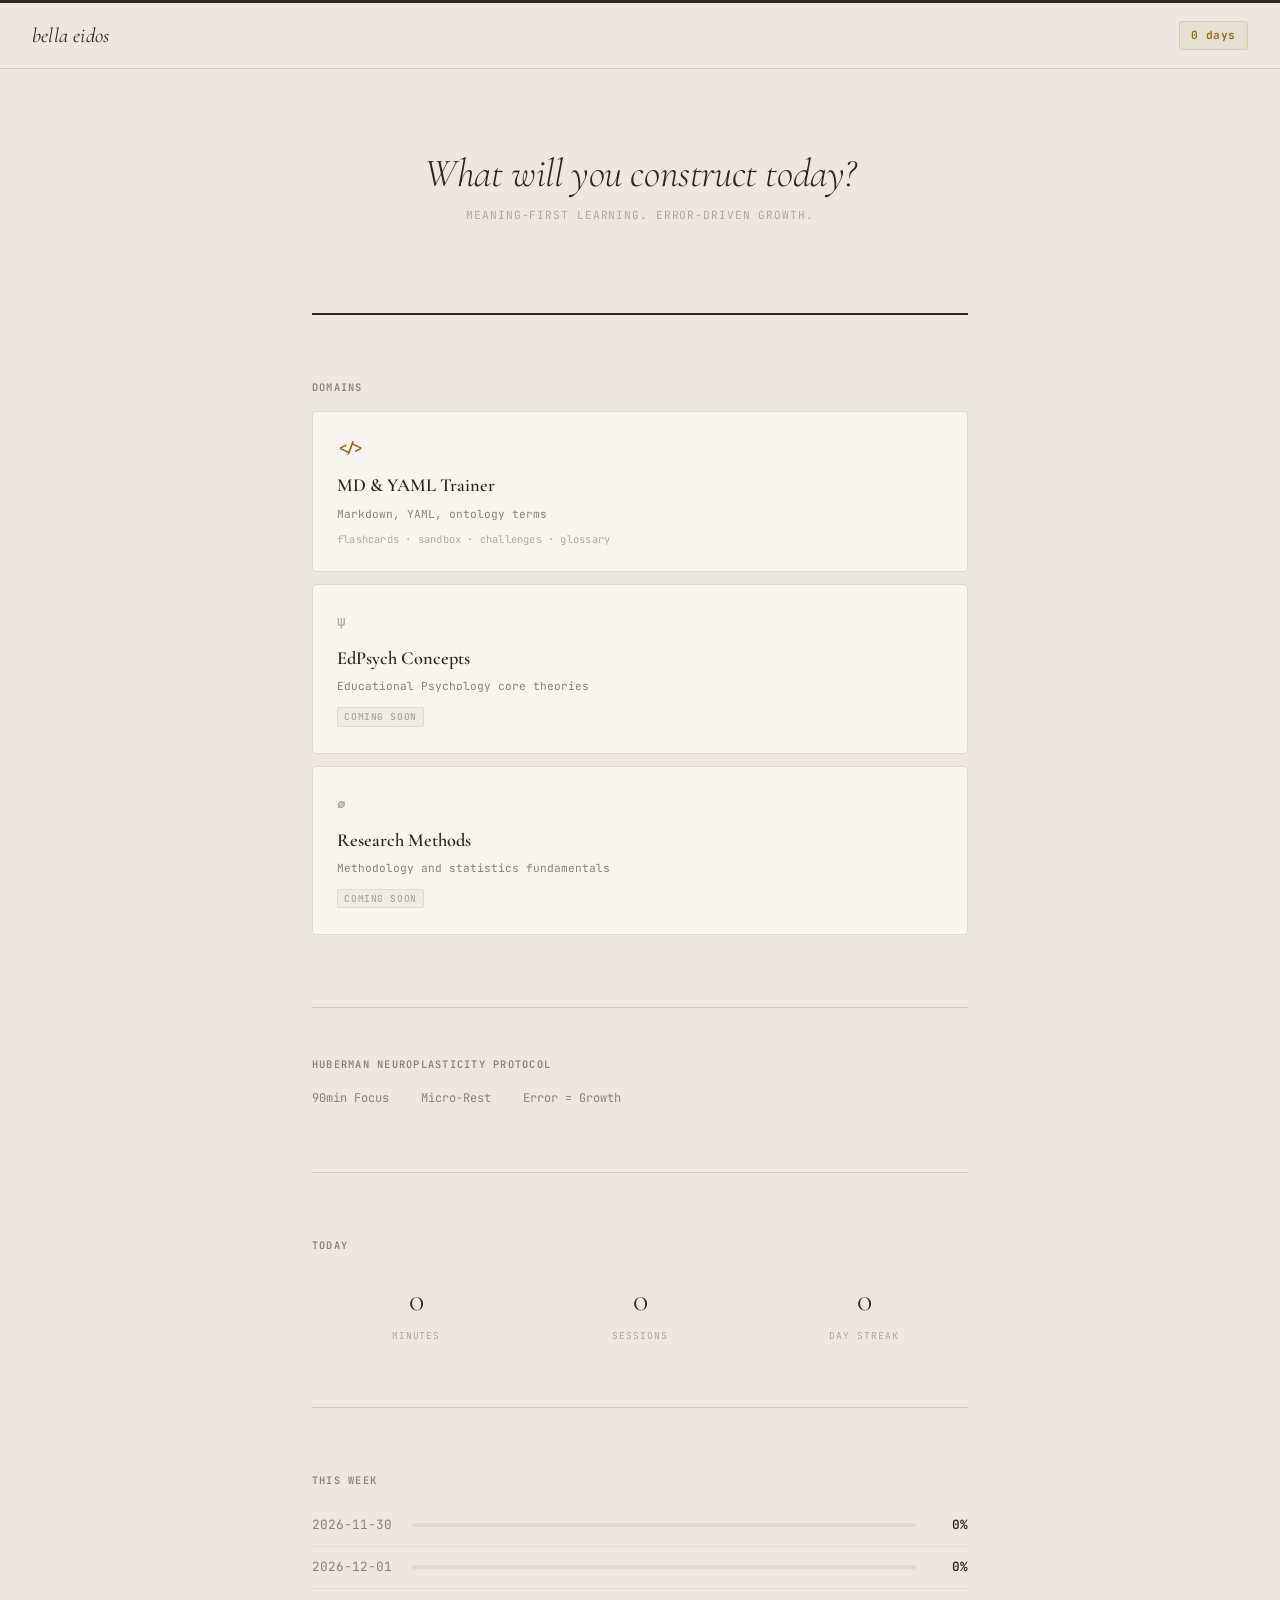
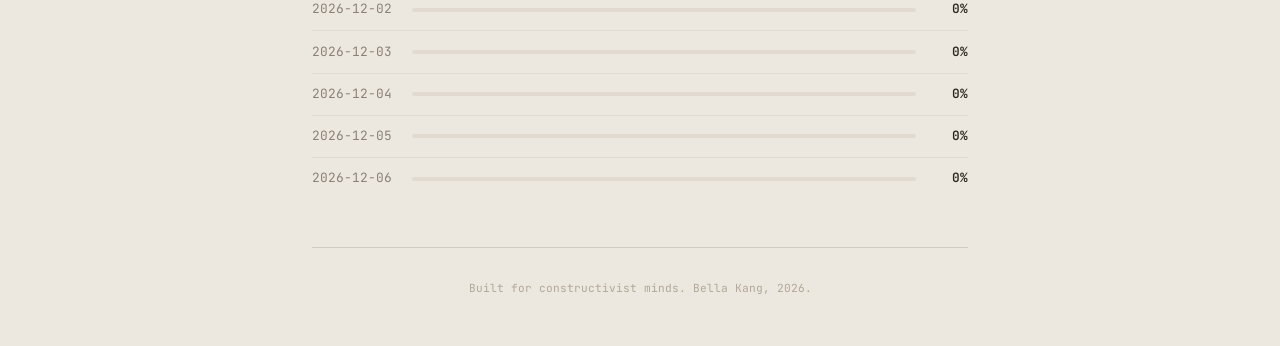
==== commit 202ae63d: "redesign: warm editorial aesthetic inspired by The New Yorker Replace dark mode with warm parchment " ====
--- a/index.html
+++ b/index.html
@@ -1,595 +1,137 @@
 <!DOCTYPE html>
-<html lang="en">
+<html lang="ko">
 <head>
-  <meta charset="UTF-8">
-  <meta name="viewport" content="width=device-width, initial-scale=1.0">
-  <meta name="description" content="bella eidos — a personal constructivist learning tool. Meaning-first learning, error-driven growth.">
-  <title>bella eidos</title>
-  <link rel="icon" href="images/favicon.svg">
-  <link href="https://fonts.googleapis.com/css2?family=Cormorant+Garamond:ital,wght@0,300;0,400;0,500;0,600;0,700;1,300;1,400;1,500;1,600&family=JetBrains+Mono:wght@400;500;600;700&display=swap" rel="stylesheet">
-  <link rel="stylesheet" href="css/eidos.css">
-  <style>
-    /* Page-specific layout */
-    body {
-      background: #141210;
-      color: #e8e0d4;
-      font-family: 'Cormorant Garamond', Georgia, serif;
-      margin: 0;
-      padding: 0;
-      min-height: 100vh;
-    }
-
-    /* --- Nav --- */
-    .site-nav {
-      position: sticky;
-      top: 0;
-      z-index: 100;
-      display: flex;
-      align-items: center;
-      justify-content: space-between;
-      padding: 1.25rem 2rem;
-      background: rgba(20, 18, 16, 0.92);
-      backdrop-filter: blur(12px);
-      -webkit-backdrop-filter: blur(12px);
-      border-bottom: 1px solid rgba(212, 168, 85, 0.08);
-    }
-
-    .site-logo {
-      font-family: 'Cormorant Garamond', Georgia, serif;
-      font-style: italic;
-      font-weight: 400;
-      font-size: 1.5rem;
-      color: #D4A855;
-      letter-spacing: 0.02em;
-      text-decoration: none;
-    }
-
-    .streak-badge {
-      display: flex;
-      align-items: center;
-      gap: 0.5rem;
-      font-family: 'JetBrains Mono', monospace;
-      font-size: 0.75rem;
-      color: #D4A855;
-      background: rgba(212, 168, 85, 0.08);
-      border: 1px solid rgba(212, 168, 85, 0.15);
-      border-radius: 20px;
-      padding: 0.4rem 0.9rem;
-    }
-
-    .streak-badge .streak-icon {
-      font-size: 0.85rem;
-      line-height: 1;
-    }
-
-    /* --- Hero --- */
-    .hero {
-      text-align: center;
-      padding: 6rem 2rem 4rem;
-      opacity: 0;
-      animation: fadeInUp 0.9s ease-out 0.1s forwards;
-    }
-
-    .hero-title {
-      font-family: 'Cormorant Garamond', Georgia, serif;
-      font-weight: 300;
-      font-style: italic;
-      font-size: 2.375rem;
-      color: #f0e8da;
-      margin: 0 0 1rem;
-      line-height: 1.3;
-    }
-
-    .hero-subtitle {
-      font-family: 'JetBrains Mono', monospace;
-      font-size: 0.75rem;
-      font-weight: 400;
-      color: rgba(232, 224, 212, 0.4);
-      letter-spacing: 0.04em;
-      margin: 0;
-    }
-
-    /* --- Domain Cards --- */
-    .domains {
-      max-width: 700px;
-      margin: 0 auto;
-      padding: 0 2rem 3rem;
-      display: grid;
-      grid-template-columns: 1fr;
-      gap: 1rem;
-    }
-
-    .domain-card {
-      position: relative;
-      background: rgba(255, 255, 255, 0.025);
-      border: 1px solid rgba(212, 168, 85, 0.1);
-      border-radius: 12px;
-      padding: 1.75rem 1.75rem 1.5rem;
-      transition: border-color 0.3s ease, box-shadow 0.3s ease, transform 0.25s ease;
-      opacity: 0;
-      animation: fadeInUp 0.7s ease-out forwards;
-    }
-
-    .domain-card:nth-child(1) { animation-delay: 0.3s; }
-    .domain-card:nth-child(2) { animation-delay: 0.45s; }
-    .domain-card:nth-child(3) { animation-delay: 0.6s; }
-
-    .domain-card--active {
-      cursor: pointer;
-    }
-
-    .domain-card--active:hover {
-      border-color: rgba(212, 168, 85, 0.3);
-      box-shadow: 0 0 30px rgba(212, 168, 85, 0.06);
-      transform: translateY(-2px);
-    }
-
-    .domain-card--active:hover .domain-cta {
-      opacity: 1;
-      transform: translateX(0);
-    }
-
-    .domain-card--locked {
-      opacity: 0.4;
-      pointer-events: none;
-    }
-
-    .domain-card__icon {
-      font-family: 'JetBrains Mono', monospace;
-      font-size: 1.1rem;
-      font-weight: 600;
-      color: #D4A855;
-      margin-bottom: 0.75rem;
-    }
-
-    .domain-card__icon--muted {
-      color: rgba(232, 224, 212, 0.3);
-    }
-
-    .domain-card__title {
-      font-family: 'Cormorant Garamond', Georgia, serif;
-      font-weight: 600;
-      font-size: 1.25rem;
-      color: #f0e8da;
-      margin: 0 0 0.4rem;
-    }
-
-    .domain-card__desc {
-      font-family: 'JetBrains Mono', monospace;
-      font-size: 0.7rem;
-      color: rgba(232, 224, 212, 0.5);
-      margin: 0 0 0.6rem;
-      line-height: 1.5;
-    }
-
-    .domain-card__tags {
-      font-family: 'JetBrains Mono', monospace;
-      font-size: 0.65rem;
-      color: rgba(212, 168, 85, 0.5);
-      letter-spacing: 0.03em;
-    }
-
-    .domain-card__badge {
-      display: inline-block;
-      font-family: 'JetBrains Mono', monospace;
-      font-size: 0.6rem;
-      font-weight: 600;
-      color: rgba(232, 224, 212, 0.35);
-      background: rgba(255, 255, 255, 0.04);
-      border: 1px solid rgba(255, 255, 255, 0.06);
-      border-radius: 10px;
-      padding: 0.2rem 0.6rem;
-      letter-spacing: 0.05em;
-      text-transform: uppercase;
-    }
-
-    .domain-cta {
-      position: absolute;
-      right: 1.75rem;
-      bottom: 1.5rem;
-      font-family: 'JetBrains Mono', monospace;
-      font-size: 0.7rem;
-      color: #D4A855;
-      opacity: 0;
-      transform: translateX(-6px);
-      transition: opacity 0.3s ease, transform 0.3s ease;
-    }
-
-    /* --- B+ Protocol --- */
-    .protocol-card {
-      max-width: 700px;
-      margin: 0 auto 3rem;
-      padding: 1.5rem 1.75rem;
-      background: rgba(255, 255, 255, 0.015);
-      border: 1px solid rgba(212, 168, 85, 0.06);
-      border-radius: 12px;
-      opacity: 0;
-      animation: fadeInUp 0.7s ease-out 0.75s forwards;
-    }
-
-    .protocol-card__title {
-      font-family: 'JetBrains Mono', monospace;
-      font-size: 0.65rem;
-      color: rgba(232, 224, 212, 0.35);
-      letter-spacing: 0.04em;
-      margin: 0 0 1rem;
-      line-height: 1.6;
-    }
-
-    .protocol-items {
-      display: flex;
-      gap: 2rem;
-      flex-wrap: wrap;
-    }
-
-    .protocol-item {
-      display: flex;
-      align-items: center;
-      gap: 0.5rem;
-      font-family: 'JetBrains Mono', monospace;
-      font-size: 0.7rem;
-      color: rgba(232, 224, 212, 0.4);
-    }
-
-    .protocol-item svg {
-      width: 16px;
-      height: 16px;
-      stroke: rgba(212, 168, 85, 0.4);
-      fill: none;
-      stroke-width: 1.5;
-      stroke-linecap: round;
-      stroke-linejoin: round;
-    }
-
-    /* --- Today Stats --- */
-    .today-stats {
-      max-width: 700px;
-      margin: 0 auto 3rem;
-      padding: 0 2rem;
-      opacity: 0;
-      animation: fadeInUp 0.7s ease-out 0.9s forwards;
-    }
-
-    .today-stats__heading {
-      font-family: 'JetBrains Mono', monospace;
-      font-size: 0.65rem;
-      font-weight: 600;
-      color: rgba(212, 168, 85, 0.4);
-      text-transform: uppercase;
-      letter-spacing: 0.08em;
-      margin: 0 0 1rem;
-    }
-
-    .stats-grid {
-      display: grid;
-      grid-template-columns: repeat(3, 1fr);
-      gap: 1rem;
-    }
-
-    .stat-cell {
-      text-align: center;
-      padding: 1.25rem 1rem;
-      background: rgba(255, 255, 255, 0.02);
-      border: 1px solid rgba(212, 168, 85, 0.06);
-      border-radius: 10px;
-    }
-
-    .stat-cell__number {
-      font-family: 'Cormorant Garamond', Georgia, serif;
-      font-weight: 600;
-      font-size: 2rem;
-      color: #D4A855;
-      line-height: 1;
-      margin-bottom: 0.35rem;
-    }
-
-    .stat-cell__label {
-      font-family: 'JetBrains Mono', monospace;
-      font-size: 0.6rem;
-      color: rgba(232, 224, 212, 0.35);
-      letter-spacing: 0.03em;
-    }
-
-    /* --- Week History --- */
-    .week-history {
-      max-width: 700px;
-      margin: 0 auto 4rem;
-      padding: 0 2rem;
-      opacity: 0;
-      animation: fadeInUp 0.7s ease-out 1.05s forwards;
-    }
-
-    .week-history__heading {
-      font-family: 'JetBrains Mono', monospace;
-      font-size: 0.65rem;
-      font-weight: 600;
-      color: rgba(212, 168, 85, 0.4);
-      text-transform: uppercase;
-      letter-spacing: 0.08em;
-      margin: 0 0 1rem;
-    }
-
-    .week-row {
-      display: flex;
-      align-items: center;
-      gap: 0.75rem;
-      margin-bottom: 0.5rem;
-    }
-
-    .week-row__date {
-      font-family: 'JetBrains Mono', monospace;
-      font-size: 0.65rem;
-      color: rgba(232, 224, 212, 0.35);
-      min-width: 48px;
-      text-align: right;
-    }
-
-    .week-row__bar-track {
-      flex: 1;
-      height: 6px;
-      background: rgba(255, 255, 255, 0.03);
-      border-radius: 3px;
-      overflow: hidden;
-    }
-
-    .week-row__bar-fill {
-      height: 100%;
-      background: linear-gradient(90deg, rgba(212, 168, 85, 0.3), rgba(212, 168, 85, 0.7));
-      border-radius: 3px;
-      transition: width 0.6s ease-out;
-    }
-
-    .week-row__score {
-      font-family: 'JetBrains Mono', monospace;
-      font-size: 0.6rem;
-      color: rgba(232, 224, 212, 0.3);
-      min-width: 28px;
-      text-align: left;
-    }
-
-    /* --- Footer --- */
-    .site-footer {
-      text-align: center;
-      padding: 2rem 2rem 3rem;
-      border-top: 1px solid rgba(212, 168, 85, 0.05);
-    }
-
-    .site-footer p {
-      font-family: 'JetBrains Mono', monospace;
-      font-size: 0.6rem;
-      color: rgba(232, 224, 212, 0.2);
-      margin: 0;
-      letter-spacing: 0.02em;
-    }
-
-    /* --- Animations --- */
-    @keyframes fadeInUp {
-      from {
-        opacity: 0;
-        transform: translateY(16px);
-      }
-      to {
-        opacity: 1;
-        transform: translateY(0);
-      }
-    }
-
-    /* keep locked cards at target opacity after animation */
-    .domain-card--locked {
-      animation-fill-mode: forwards;
-    }
-    @keyframes fadeInUpLocked {
-      from {
-        opacity: 0;
-        transform: translateY(16px);
-      }
-      to {
-        opacity: 0.4;
-        transform: translateY(0);
-      }
-    }
-    .domain-card--locked {
-      animation-name: fadeInUpLocked;
-    }
-
-    /* --- Responsive --- */
-    @media (max-width: 600px) {
-      .site-nav {
-        padding: 1rem 1.25rem;
-      }
-
-      .hero {
-        padding: 4rem 1.5rem 2.5rem;
-      }
-
-      .hero-title {
-        font-size: 1.75rem;
-      }
-
-      .domains {
-        padding: 0 1.25rem 2rem;
-      }
-
-      .protocol-card {
-        margin-left: 1.25rem;
-        margin-right: 1.25rem;
-      }
-
-      .protocol-items {
-        flex-direction: column;
-        gap: 0.75rem;
-      }
-
-      .today-stats,
-      .week-history {
-        padding: 0 1.25rem;
-      }
-
-      .stats-grid {
-        grid-template-columns: 1fr;
-        gap: 0.75rem;
-      }
-    }
-  </style>
+<meta charset="UTF-8">
+<meta name="viewport" content="width=device-width, initial-scale=1.0">
+<title>bella eidos</title>
+<meta name="description" content="Personal constructivist learning tool">
+<link rel="icon" href="images/favicon.svg">
+<link rel="stylesheet" href="css/eidos.css">
 </head>
 <body>
 
-  <!-- Nav -->
-  <nav class="site-nav" role="navigation" aria-label="Main navigation">
-    <a href="index.html" class="site-logo">bella eidos</a>
-    <div class="streak-badge" aria-label="Current streak">
-      <span class="streak-icon">
-        <svg width="14" height="14" viewBox="0 0 24 24" fill="none" stroke="currentColor" stroke-width="2" stroke-linecap="round" stroke-linejoin="round"><path d="M13 2L3 14h9l-1 8 10-12h-9l1-8z"/></svg>
-      </span>
-      <span id="nav-streak">0</span> day streak
+<nav class="nav">
+  <a href="index.html" class="nav-brand">bella eidos</a>
+  <div class="nav-right">
+    <span class="streak-badge" id="streakBadge">0 days</span>
+  </div>
+</nav>
+
+<main class="hub-container">
+
+  <!-- Hero -->
+  <section style="text-align:center; padding:5rem 0 3.5rem;" class="animate-in d1">
+    <h1 class="display-lg" style="margin-bottom:0.6rem;">What will you construct today?</h1>
+    <p class="caption" style="letter-spacing:0.08em;">MEANING-FIRST LEARNING. ERROR-DRIVEN GROWTH.</p>
+  </section>
+
+  <hr class="rule-thick">
+
+  <!-- Domains -->
+  <section style="padding:2rem 0 2.5rem;">
+    <div class="label" style="margin-bottom:1rem;">Domains</div>
+
+    <div class="domain-card animate-in d2" onclick="window.location.href='md-yaml.html'" style="margin-bottom:0.75rem;">
+      <div class="card-icon">&lt;/&gt;</div>
+      <div class="card-title">MD & YAML Trainer</div>
+      <div class="card-desc">Markdown, YAML, ontology terms</div>
+      <div class="card-tags">flashcards &middot; sandbox &middot; challenges &middot; glossary</div>
+      <div class="card-cta">Start Session &rarr;</div>
     </div>
-  </nav>
 
-  <main>
+    <div class="domain-card locked animate-in d3" style="margin-bottom:0.75rem;">
+      <div class="card-icon" style="color:var(--text-dim);">&psi;</div>
+      <div class="card-title">EdPsych Concepts</div>
+      <div class="card-desc">Educational Psychology core theories</div>
+      <span class="card-badge">Coming Soon</span>
+    </div>
 
-    <!-- Hero -->
-    <section class="hero" aria-label="Welcome">
-      <h1 class="hero-title">What will you construct today?</h1>
-      <p class="hero-subtitle">Meaning-first learning. Error-driven growth.</p>
-    </section>
+    <div class="domain-card locked animate-in d4">
+      <div class="card-icon" style="color:var(--text-dim);">&empty;</div>
+      <div class="card-title">Research Methods</div>
+      <div class="card-desc">Methodology and statistics fundamentals</div>
+      <span class="card-badge">Coming Soon</span>
+    </div>
+  </section>
 
-    <!-- Domain Cards -->
-    <section class="domains" aria-label="Learning domains">
+  <hr class="rule">
 
-      <article class="domain-card domain-card--active" onclick="window.location.href='md-yaml.html'" role="link" tabindex="0" aria-label="MD and YAML Trainer">
-        <div class="domain-card__icon">&lt;/&gt;</div>
-        <h2 class="domain-card__title">MD &amp; YAML Trainer</h2>
-        <p class="domain-card__desc">마크다운, YAML, 온톨로지 용어 마스터하기</p>
-        <span class="domain-card__tags">flashcards &middot; sandbox &middot; challenges</span>
-        <span class="domain-cta">Start Session &rarr;</span>
-      </article>
+  <!-- B+ Protocol -->
+  <section style="padding:1rem 0 2rem;" class="animate-in d5">
+    <div class="label" style="margin-bottom:1rem;">Huberman Neuroplasticity Protocol</div>
+    <div style="display:flex; gap:2rem; font-family:var(--mono); font-size:0.75rem; color:var(--text-secondary);">
+      <span>90min Focus</span>
+      <span>Micro-Rest</span>
+      <span>Error = Growth</span>
+    </div>
+  </section>
 
-      <article class="domain-card domain-card--locked" aria-label="EdPsych Concepts, coming soon">
-        <div class="domain-card__icon domain-card__icon--muted">
-          <svg width="18" height="18" viewBox="0 0 24 24" fill="none" stroke="currentColor" stroke-width="1.5" stroke-linecap="round" stroke-linejoin="round"><path d="M12 2a7 7 0 0 1 7 7c0 3-2 5.5-4 7.5-.7.7-1.5 1.5-2 2.5h-2c-.5-1-1.3-1.8-2-2.5C7 14.5 5 12 5 9a7 7 0 0 1 7-7z"/><path d="M10 21h4"/></svg>
-        </div>
-        <h2 class="domain-card__title">EdPsych Concepts</h2>
-        <p class="domain-card__desc">Educational Psychology 핵심 이론</p>
-        <span class="domain-card__badge">Coming Soon</span>
-      </article>
+  <hr class="rule">
 
-      <article class="domain-card domain-card--locked" aria-label="Research Methods, coming soon">
-        <div class="domain-card__icon domain-card__icon--muted">
-          <svg width="18" height="18" viewBox="0 0 24 24" fill="none" stroke="currentColor" stroke-width="1.5" stroke-linecap="round" stroke-linejoin="round"><circle cx="12" cy="12" r="10"/><path d="M12 2a14.5 14.5 0 0 0 0 20"/><path d="M2 12h20"/><path d="M12 2l4 4-4 4"/></svg>
-        </div>
-        <h2 class="domain-card__title">Research Methods</h2>
-        <p class="domain-card__desc">연구 방법론과 통계 기초</p>
-        <span class="domain-card__badge">Coming Soon</span>
-      </article>
+  <!-- Today's Stats -->
+  <section style="padding:2rem 0;" class="animate-in d5">
+    <div class="label" style="margin-bottom:1.25rem;">Today</div>
+    <div class="stat-grid">
+      <div>
+        <div class="stat-number" id="statMinutes">0</div>
+        <div class="stat-label">Minutes</div>
+      </div>
+      <div>
+        <div class="stat-number" id="statSessions">0</div>
+        <div class="stat-label">Sessions</div>
+      </div>
+      <div>
+        <div class="stat-number" id="statStreak">0</div>
+        <div class="stat-label">Day Streak</div>
+      </div>
+    </div>
+  </section>
 
-    </section>
+  <hr class="rule">
 
-    <!-- B+ Protocol -->
-    <aside class="protocol-card" aria-label="Neuroplasticity protocol information">
-      <p class="protocol-card__title">Your sessions are powered by Huberman's Neuroplasticity Protocol</p>
-      <div class="protocol-items">
-        <div class="protocol-item">
-          <svg viewBox="0 0 24 24"><circle cx="12" cy="12" r="10"/><polyline points="12 6 12 12 16 14"/></svg>
-          <span>90min Focus</span>
-        </div>
-        <div class="protocol-item">
-          <svg viewBox="0 0 24 24"><rect x="6" y="4" width="4" height="16" rx="1"/><rect x="14" y="4" width="4" height="16" rx="1"/></svg>
-          <span>Micro-Rest</span>
-        </div>
-        <div class="protocol-item">
-          <svg viewBox="0 0 24 24"><path d="M12 2a7 7 0 0 1 7 7c0 3-2 5.5-4 7.5-.7.7-1.5 1.5-2 2.5h-2c-.5-1-1.3-1.8-2-2.5C7 14.5 5 12 5 9a7 7 0 0 1 7-7z"/><path d="M10 21h4"/></svg>
-          <span>Error = Growth</span>
-        </div>
-      </div>
-    </aside>
-
-    <!-- Today's Stats -->
-    <section class="today-stats" aria-label="Today's statistics">
-      <h3 class="today-stats__heading">Today</h3>
-      <div class="stats-grid">
-        <div class="stat-cell">
-          <div class="stat-cell__number" id="stat-focus">0</div>
-          <div class="stat-cell__label">Focus Minutes</div>
-        </div>
-        <div class="stat-cell">
-          <div class="stat-cell__number" id="stat-sessions">0</div>
-          <div class="stat-cell__label">Sessions</div>
-        </div>
-        <div class="stat-cell">
-          <div class="stat-cell__number" id="stat-streak">0</div>
-          <div class="stat-cell__label">Day Streak</div>
-        </div>
-      </div>
-    </section>
-
-    <!-- Week History -->
-    <section class="week-history" aria-label="Weekly history">
-      <h3 class="week-history__heading">Last 7 Days</h3>
-      <div id="week-bars"></div>
-    </section>
-
-  </main>
+  <!-- Week History -->
+  <section style="padding:2rem 0 3rem;" class="animate-in d6">
+    <div class="label" style="margin-bottom:1rem;">This Week</div>
+    <div id="weekHistory">
+      <div class="caption" style="text-align:center; padding:1rem 0;">No sessions yet.</div>
+    </div>
+  </section>
 
   <!-- Footer -->
-  <footer class="site-footer">
-    <p>Built for constructivist minds. Bella Kang, 2026.</p>
+  <footer style="text-align:center; padding:2rem 0 3rem; border-top:1px solid var(--rule-light);">
+    <p class="caption">Built for constructivist minds. Bella Kang, 2026.</p>
   </footer>
 
-  <script src="js/core.js"></script>
-  <script>
-    document.addEventListener('DOMContentLoaded', () => {
-      // Load streak
-      const streak = Eidos.Session.getStreak();
-      document.getElementById('nav-streak').textContent = streak;
-      document.getElementById('stat-streak').textContent = streak;
+</main>
 
-      // Load today stats
-      const today = Eidos.Session.getTodayStats();
-      document.getElementById('stat-focus').textContent = today.focusMinutes || 0;
-      document.getElementById('stat-sessions').textContent = today.sessions || 0;
+<script src="js/core.js"></script>
+<script>
+document.addEventListener('DOMContentLoaded', function() {
+  var streak = Eidos.Session.getStreak();
+  document.getElementById('streakBadge').textContent = streak + ' days';
+  document.getElementById('statStreak').textContent = streak;
 
-      // Load week history
-      const week = Eidos.Session.getWeekHistory();
-      const container = document.getElementById('week-bars');
-      const maxScore = Math.max(...week.map(d => d.score), 1);
+  var today = Eidos.Session.getTodayStats();
+  document.getElementById('statMinutes').textContent = today.totalTime || 0;
+  document.getElementById('statSessions').textContent = today.sessions || 0;
 
-      week.forEach(day => {
-        const row = document.createElement('div');
-        row.className = 'week-row';
+  var week = Eidos.Session.getWeekHistory();
+  var container = document.getElementById('weekHistory');
 
-        const dateEl = document.createElement('span');
-        dateEl.className = 'week-row__date';
-        dateEl.textContent = day.date;
-
-        const track = document.createElement('div');
-        track.className = 'week-row__bar-track';
-
-        const fill = document.createElement('div');
-        fill.className = 'week-row__bar-fill';
-        fill.style.width = ((day.score / maxScore) * 100) + '%';
-        track.appendChild(fill);
-
-        const scoreEl = document.createElement('span');
-        scoreEl.className = 'week-row__score';
-        scoreEl.textContent = day.score;
-
-        row.appendChild(dateEl);
-        row.appendChild(track);
-        row.appendChild(scoreEl);
-        container.appendChild(row);
-      });
-
-      // Keyboard accessibility for the active card
-      document.querySelectorAll('.domain-card--active').forEach(card => {
-        card.addEventListener('keydown', (e) => {
-          if (e.key === 'Enter' || e.key === ' ') {
-            e.preventDefault();
-            card.click();
-          }
-        });
-      });
+  if (week && week.length > 0) {
+    container.innerHTML = '';
+    week.forEach(function(day) {
+      var entry = document.createElement('div');
+      entry.className = 'log-entry';
+      var score = day.score || 0;
+      entry.innerHTML =
+        '<div class="log-date">' + day.date + '</div>' +
+        '<div class="log-bar-bg"><div class="log-bar" style="width:' + score + '%"></div></div>' +
+        '<div class="log-score">' + score + '%</div>';
+      container.appendChild(entry);
     });
-  </script>
-
+  }
+});
+</script>
 </body>
 </html>
--- a/css/eidos.css
+++ b/css/eidos.css
@@ -1,1187 +1,1065 @@
 /* ============================================================
    bella eidos — Design System
-   "Philosophical Sanctuary"
-   Plato's cave in reverse: forms emerging from darkness
-   into golden light.
+   Editorial warmth. The New Yorker's precision
+   meets a personal learning sanctuary.
    ============================================================ */
 
-/* --- Fonts ------------------------------------------------- */
-@import url('https://fonts.googleapis.com/css2?family=Cormorant+Garamond:ital,wght@0,300;0,400;0,500;0,600;0,700;1,300;1,400;1,500;1,600;1,700&family=JetBrains+Mono:wght@400;500;600&family=Pretendard+Variable&display=swap');
+@import url('https://fonts.googleapis.com/css2?family=Cormorant+Garamond:ital,wght@0,300;0,400;0,500;0,600;0,700;1,300;1,400;1,500;1,600&family=JetBrains+Mono:wght@400;500;600&display=swap');
 
 /* --- Custom Properties ------------------------------------- */
 :root {
-  /* surfaces */
-  --bg:            #141210;
-  --bg-elevated:   #1E1C18;
-  --card:          #252220;
-  --card-hover:    #2E2B27;
-
-  /* borders */
-  --border:        rgba(212, 168, 85, 0.12);
-  --border-hover:  rgba(212, 168, 85, 0.25);
-
-  /* text */
-  --text:          #F0EBE1;
-  --text-secondary:#A09882;
-  --text-dim:      #6B6355;
-
-  /* accent — warm amber / gold */
-  --accent:        #D4A855;
-  --accent-light:  rgba(212, 168, 85, 0.12);
-  --accent-glow:   rgba(212, 168, 85, 0.06);
-
-  /* semantic */
-  --green:         #7EBF8E;
-  --green-bg:      rgba(126, 191, 142, 0.1);
-  --red:           #D4625A;
-  --purple:        #9B8EC4;
-  --purple-bg:     rgba(155, 142, 196, 0.1);
-  --purple-border: rgba(155, 142, 196, 0.25);
-
-  /* spacing scale */
-  --sp-1: 4px;
-  --sp-2: 8px;
-  --sp-3: 12px;
-  --sp-4: 16px;
-  --sp-5: 20px;
-  --sp-6: 24px;
-  --sp-7: 28px;
-  --sp-8: 32px;
-  --sp-10: 40px;
-  --sp-12: 48px;
-  --sp-16: 64px;
-
-  /* transitions */
-  --ease-out: cubic-bezier(0.25, 0.46, 0.45, 0.94);
-  --ease-spring: cubic-bezier(0.34, 1.56, 0.64, 1);
-
-  /* radii */
-  --radius-sm: 8px;
-  --radius-md: 12px;
-  --radius-lg: 16px;
-  --radius-xl: 24px;
-  --radius-pill: 999px;
-}
-
-
-/* ============================================================
-   1. RESET & BASE
-   ============================================================ */
-*, *::before, *::after {
-  box-sizing: border-box;
-  margin: 0;
-  padding: 0;
-}
-
-html {
-  scroll-behavior: smooth;
+  --bg:            #EDE8DF;
+  --bg-warm:       #E6E0D5;
+  --card:          #F8F5F0;
+  --card-hover:    #FFFFFF;
+
+  --border:        #D5CFC4;
+  --border-light:  #E0DAD0;
+  --rule:          #2C2620;
+  --rule-light:    rgba(44, 38, 32, 0.15);
+
+  --text:          #2C2620;
+  --text-body:     #4A423A;
+  --text-secondary:#8A8078;
+  --text-dim:      #B0A898;
+
+  --accent:        #8B6914;
+  --accent-hover:  #A37B1A;
+  --accent-bg:     rgba(139, 105, 20, 0.06);
+
+  --green:         #3D7A52;
+  --green-bg:      rgba(61, 122, 82, 0.07);
+  --purple:        #6B5B8A;
+  --purple-bg:     rgba(107, 91, 138, 0.07);
+  --purple-border: rgba(107, 91, 138, 0.2);
+  --warm-red:      #A04030;
+
+  --serif:         'Cormorant Garamond', 'Georgia', serif;
+  --mono:          'JetBrains Mono', monospace;
+  --system:        -apple-system, 'Helvetica Neue', sans-serif;
+}
+
+/* --- Reset ------------------------------------------------- */
+*, *::before, *::after { margin: 0; padding: 0; box-sizing: border-box; }
+
+html { scroll-behavior: smooth; }
+
+body {
+  font-family: var(--serif);
+  background: var(--bg);
+  color: var(--text);
+  line-height: 1.6;
   -webkit-font-smoothing: antialiased;
   -moz-osx-font-smoothing: grayscale;
-  text-rendering: optimizeLegibility;
-}
-
-body {
-  font-family: 'Pretendard Variable', 'Pretendard', -apple-system,
-               BlinkMacSystemFont, 'Segoe UI', Roboto, sans-serif;
-  font-size: 15px;
-  font-weight: 400;
-  line-height: 1.65;
-  color: var(--text);
-  background: var(--bg);
-  min-height: 100vh;
-}
-
-/* Scrollbar — thin, warm */
-::-webkit-scrollbar {
-  width: 6px;
-  height: 6px;
-}
-::-webkit-scrollbar-track {
-  background: transparent;
-}
-::-webkit-scrollbar-thumb {
-  background: rgba(212, 168, 85, 0.18);
-  border-radius: 3px;
-}
-::-webkit-scrollbar-thumb:hover {
-  background: rgba(212, 168, 85, 0.32);
-}
-
-/* Firefox */
-* {
-  scrollbar-width: thin;
-  scrollbar-color: rgba(212, 168, 85, 0.18) transparent;
-}
-
-/* Selection */
+}
+
 ::selection {
-  background: rgba(212, 168, 85, 0.28);
-  color: var(--text);
-}
-
-a {
-  color: var(--accent);
-  text-decoration: none;
-  transition: color 0.2s var(--ease-out);
-}
-a:hover {
-  color: #E4BE72;
-}
-
-img, svg {
+  background: rgba(139, 105, 20, 0.15);
+  color: var(--text);
+}
+
+::-webkit-scrollbar { width: 5px; }
+::-webkit-scrollbar-track { background: transparent; }
+::-webkit-scrollbar-thumb { background: var(--border); border-radius: 3px; }
+::-webkit-scrollbar-thumb:hover { background: var(--text-secondary); }
+
+/* --- Top Rule (New Yorker signature) ----------------------- */
+body::before {
+  content: '';
   display: block;
-  max-width: 100%;
-}
-
-button {
-  font-family: inherit;
-  cursor: pointer;
-  border: none;
-  background: none;
-  color: inherit;
-}
-
-input, textarea, select {
-  font-family: inherit;
-  color: inherit;
-}
-
-
-/* ============================================================
-   2. TYPOGRAPHY SCALE
-   ============================================================ */
-.display-xl {
-  font-family: 'Cormorant Garamond', 'Georgia', serif;
-  font-size: 42px;
+  height: 3px;
+  background: var(--rule);
+}
+
+/* --- Typography -------------------------------------------- */
+.display-lg {
+  font-family: var(--serif);
   font-weight: 300;
   font-style: italic;
+  font-size: 2.5rem;
   line-height: 1.2;
   letter-spacing: -0.01em;
   color: var(--text);
 }
 
 .display {
-  font-family: 'Cormorant Garamond', 'Georgia', serif;
-  font-size: 32px;
+  font-family: var(--serif);
   font-weight: 400;
+  font-size: 1.75rem;
   line-height: 1.25;
-  letter-spacing: -0.005em;
   color: var(--text);
 }
 
 .heading {
-  font-family: 'Cormorant Garamond', 'Georgia', serif;
-  font-size: 22px;
-  font-weight: 600;
+  font-family: var(--serif);
+  font-weight: 600;
+  font-size: 1.35rem;
   line-height: 1.3;
   color: var(--text);
 }
 
 .subheading {
-  font-family: 'Cormorant Garamond', 'Georgia', serif;
-  font-size: 16px;
-  font-weight: 600;
-  line-height: 1.4;
-  color: var(--text);
-}
-
-.body {
-  font-family: 'Pretendard Variable', 'Pretendard', -apple-system,
-               BlinkMacSystemFont, 'Segoe UI', Roboto, sans-serif;
-  font-size: 15px;
-  font-weight: 400;
-  line-height: 1.65;
-  color: var(--text);
+  font-family: var(--serif);
+  font-weight: 600;
+  font-size: 1.05rem;
+  color: var(--text);
+}
+
+.body-text {
+  font-family: var(--serif);
+  font-size: 1rem;
+  color: var(--text-body);
+  line-height: 1.7;
+}
+
+.label {
+  font-family: var(--mono);
+  font-size: 0.65rem;
+  font-weight: 600;
+  letter-spacing: 0.12em;
+  text-transform: uppercase;
+  color: var(--text-secondary);
 }
 
 .mono {
-  font-family: 'JetBrains Mono', 'Fira Code', 'Cascadia Code', monospace;
-  font-size: 14px;
-  font-weight: 400;
-  line-height: 1.6;
-}
-
-.label {
-  font-family: 'JetBrains Mono', 'Fira Code', monospace;
-  font-size: 11px;
-  font-weight: 600;
-  text-transform: uppercase;
-  letter-spacing: 1.5px;
-  color: var(--text-secondary);
+  font-family: var(--mono);
+  font-size: 0.85rem;
 }
 
 .caption {
-  font-size: 12px;
-  line-height: 1.5;
+  font-family: var(--mono);
+  font-size: 0.7rem;
   color: var(--text-dim);
 }
 
-
-/* ============================================================
-   3. LAYOUT
-   ============================================================ */
+/* --- Layout ------------------------------------------------ */
 .hub-container {
-  max-width: 900px;
+  max-width: 720px;
   margin: 0 auto;
-  padding: var(--sp-10) var(--sp-6);
+  padding: 0 2rem;
 }
 
 .page-container {
-  max-width: 780px;
+  max-width: 740px;
   margin: 0 auto;
-  padding: var(--sp-10) var(--sp-6);
-}
-
-.grid-2 {
-  display: grid;
-  grid-template-columns: repeat(2, 1fr);
-  gap: var(--sp-5);
-}
-
-.grid-3 {
-  display: grid;
-  grid-template-columns: repeat(3, 1fr);
-  gap: var(--sp-5);
-}
-
-
-/* ============================================================
-   4. NAVIGATION
-   ============================================================ */
+  padding: 0 1.5rem 5rem;
+}
+
+/* --- Navigation -------------------------------------------- */
 .nav {
   position: sticky;
   top: 0;
   z-index: 100;
   display: flex;
   align-items: center;
-  gap: var(--sp-6);
-  padding: var(--sp-3) var(--sp-6);
-  background: rgba(20, 18, 16, 0.82);
-  backdrop-filter: blur(16px) saturate(1.4);
-  -webkit-backdrop-filter: blur(16px) saturate(1.4);
-  border-bottom: 1px solid var(--border);
+  padding: 1rem 2rem;
+  background: rgba(237, 232, 223, 0.92);
+  backdrop-filter: blur(16px);
+  -webkit-backdrop-filter: blur(16px);
+  border-bottom: 1px solid var(--rule-light);
 }
 
 .nav-brand {
-  font-family: 'Cormorant Garamond', serif;
+  font-family: var(--serif);
   font-style: italic;
-  font-weight: 500;
-  font-size: 20px;
-  color: var(--accent);
-  letter-spacing: 0.02em;
-  white-space: nowrap;
-  flex-shrink: 0;
-}
+  font-weight: 400;
+  font-size: 1.3rem;
+  color: var(--text);
+  text-decoration: none;
+  letter-spacing: 0.01em;
+}
+
+.nav-brand:hover { color: var(--accent); }
 
 .nav-tabs {
   display: flex;
-  gap: var(--sp-1);
-  flex-wrap: wrap;
+  gap: 0.25rem;
+  margin-left: 1.5rem;
 }
 
 .nav-tab {
-  padding: 6px 14px;
-  font-size: 13px;
+  font-family: var(--mono);
+  font-size: 0.7rem;
   font-weight: 500;
   color: var(--text-secondary);
-  border-radius: var(--radius-pill);
-  transition: all 0.25s var(--ease-out);
-  white-space: nowrap;
-}
+  background: none;
+  border: none;
+  padding: 0.4rem 0.75rem;
+  border-radius: 4px;
+  cursor: pointer;
+  transition: color 0.2s, background 0.2s;
+  letter-spacing: 0.02em;
+}
+
 .nav-tab:hover {
   color: var(--text);
-  background: var(--accent-light);
-}
+  background: rgba(44, 38, 32, 0.05);
+}
+
 .nav-tab.active {
-  color: var(--bg);
-  background: var(--accent);
-  box-shadow: 0 0 16px var(--accent-glow),
-              0 2px 8px rgba(212, 168, 85, 0.18);
+  color: var(--text);
+  background: rgba(44, 38, 32, 0.08);
+  font-weight: 600;
+}
+
+.nav-right {
+  margin-left: auto;
+  display: flex;
+  align-items: center;
+  gap: 1rem;
 }
 
 .nav-timer {
-  margin-left: auto;
-  font-family: 'JetBrains Mono', monospace;
-  font-size: 14px;
-  font-weight: 500;
+  font-family: var(--mono);
+  font-size: 0.8rem;
+  font-weight: 600;
+  color: var(--text);
+  letter-spacing: 0.05em;
+}
+
+.nav-timer.warning { color: var(--accent); }
+.nav-timer.critical { color: var(--warm-red); }
+
+.nav-back {
+  font-family: var(--mono);
+  font-size: 0.7rem;
+  color: var(--text-secondary);
+  text-decoration: none;
+  transition: color 0.2s;
+}
+
+.nav-back:hover { color: var(--text); }
+
+/* --- Streak Badge ------------------------------------------ */
+.streak-badge {
+  font-family: var(--mono);
+  font-size: 0.7rem;
+  font-weight: 600;
   color: var(--accent);
-  white-space: nowrap;
-  letter-spacing: 0.05em;
-}
-
-.nav-streak {
-  display: inline-flex;
-  align-items: center;
-  gap: var(--sp-1);
-  padding: 4px 10px;
-  font-family: 'JetBrains Mono', monospace;
-  font-size: 12px;
-  font-weight: 600;
+  background: var(--accent-bg);
+  border: 1px solid rgba(139, 105, 20, 0.15);
+  padding: 0.3rem 0.7rem;
+  border-radius: 3px;
+  letter-spacing: 0.04em;
+}
+
+/* --- ZPD Indicator ----------------------------------------- */
+.zpd-badge {
+  font-family: var(--mono);
+  font-size: 0.6rem;
+  font-weight: 600;
+  padding: 0.25rem 0.6rem;
+  border-radius: 3px;
+  letter-spacing: 0.06em;
+  text-transform: uppercase;
+}
+
+.zpd-badge.easy {
+  color: var(--text-dim);
+  background: rgba(44, 38, 32, 0.04);
+}
+
+.zpd-badge.optimal {
+  color: var(--green);
+  background: var(--green-bg);
+}
+
+.zpd-badge.hard {
   color: var(--accent);
-  background: var(--accent-glow);
-  border: 1px solid var(--border);
-  border-radius: var(--radius-pill);
-  box-shadow: 0 0 12px var(--accent-glow);
-}
-
-
-/* ============================================================
-   5. CARDS
-   ============================================================ */
+  background: var(--accent-bg);
+}
+
+/* --- Cards ------------------------------------------------- */
 .card {
   background: var(--card);
-  border: 1px solid var(--border);
-  border-radius: var(--radius-lg);
-  padding: var(--sp-7);
-  box-shadow: 0 2px 12px rgba(0, 0, 0, 0.15),
-              0 0 0 0 var(--accent-glow);
-  transition: transform 0.3s var(--ease-out),
-              border-color 0.3s var(--ease-out),
-              box-shadow 0.3s var(--ease-out);
-}
+  border: 1px solid var(--border-light);
+  border-radius: 4px;
+  padding: 1.5rem;
+  margin-bottom: 1rem;
+  transition: border-color 0.3s, box-shadow 0.3s;
+}
+
 .card:hover {
-  transform: translateY(-2px);
-  border-color: var(--border-hover);
-  box-shadow: 0 8px 24px rgba(0, 0, 0, 0.2),
-              0 0 0 1px var(--border-hover);
+  border-color: var(--border);
 }
 
 .card-header {
   display: flex;
   justify-content: space-between;
   align-items: center;
-  margin-bottom: var(--sp-5);
+  margin-bottom: 1rem;
 }
 
 .card-accent {
-  background: var(--accent-light);
-  border-color: var(--border-hover);
-}
-
-
-/* ============================================================
-   6. FLASHCARD (3D FLIP)
-   ============================================================ */
+  background: var(--accent-bg);
+  border-color: rgba(139, 105, 20, 0.15);
+}
+
+/* --- Horizontal Rule (editorial) --------------------------- */
+.rule {
+  border: none;
+  border-top: 1px solid var(--rule-light);
+  margin: 2rem 0;
+}
+
+.rule-thick {
+  border: none;
+  border-top: 2px solid var(--rule);
+  margin: 2rem 0;
+}
+
+/* --- Section Titles ---------------------------------------- */
+.section-title {
+  font-family: var(--serif);
+  font-weight: 600;
+  font-size: 1.15rem;
+  color: var(--text);
+  padding-bottom: 0.5rem;
+  border-bottom: 2px solid var(--rule);
+  margin-bottom: 1.25rem;
+}
+
+.section-desc {
+  font-family: var(--serif);
+  font-size: 0.95rem;
+  color: var(--text-secondary);
+  margin-bottom: 1.5rem;
+  font-style: italic;
+}
+
+/* --- Flashcard (3D Flip) ----------------------------------- */
 .flashcard-container {
   perspective: 1000px;
-  width: 100%;
+  margin-bottom: 1rem;
 }
 
 .flashcard {
+  min-height: 200px;
+  cursor: pointer;
   position: relative;
-  min-height: 220px;
+  transition: transform 0.6s ease;
   transform-style: preserve-3d;
-  transition: transform 0.6s var(--ease-out);
-  cursor: pointer;
-}
-.flashcard.flipped {
-  transform: rotateY(180deg);
-}
+}
+
+.flashcard.flipped { transform: rotateY(180deg); }
 
 .flash-face {
   position: absolute;
   inset: 0;
+  backface-visibility: hidden;
+  border-radius: 4px;
+  padding: 2rem;
   display: flex;
   flex-direction: column;
   justify-content: center;
   align-items: center;
-  padding: var(--sp-8);
-  border-radius: var(--radius-lg);
-  backface-visibility: hidden;
-  -webkit-backface-visibility: hidden;
   text-align: center;
 }
 
 .flash-front {
-  background: linear-gradient(145deg, var(--card) 0%, #2A2722 100%);
-  border: 1px solid var(--border);
-  color: var(--text);
-  font-family: 'Cormorant Garamond', serif;
-  font-size: 20px;
+  background: var(--text);
+  color: var(--bg);
+}
+
+.flash-front .q-label {
+  font-family: var(--mono);
+  font-size: 0.6rem;
+  letter-spacing: 0.15em;
+  text-transform: uppercase;
+  color: rgba(237, 232, 223, 0.4);
+  margin-bottom: 1rem;
+}
+
+.flash-front .q-text {
+  font-family: var(--serif);
+  font-size: 1.25rem;
   font-weight: 500;
-  line-height: 1.4;
+  line-height: 1.5;
+  color: var(--bg);
 }
 
 .flash-back {
-  background: var(--purple-bg);
-  border: 1px solid var(--purple-border);
+  background: var(--card);
   color: var(--text);
   transform: rotateY(180deg);
-  font-size: 15px;
-  line-height: 1.6;
+  border: 2px solid var(--purple-border);
+}
+
+.flash-back .a-label {
+  font-family: var(--mono);
+  font-size: 0.6rem;
+  letter-spacing: 0.15em;
+  text-transform: uppercase;
+  color: var(--purple);
+  margin-bottom: 1rem;
+}
+
+.flash-back .a-text {
+  font-family: var(--serif);
+  font-size: 1rem;
+  line-height: 1.7;
+  color: var(--text-body);
 }
 
 .flash-hint {
-  font-size: 12px;
+  font-family: var(--mono);
+  font-size: 0.7rem;
   color: var(--text-dim);
   text-align: center;
-  margin-top: var(--sp-3);
+  margin-top: 0.5rem;
 }
 
 .flash-nav {
   display: flex;
   justify-content: center;
-  align-items: center;
-  gap: var(--sp-3);
-  margin-top: var(--sp-5);
+  gap: 0.5rem;
+  margin-top: 1rem;
 }
 
 .flash-btn {
-  padding: 8px 20px;
-  font-size: 13px;
+  font-family: var(--mono);
+  font-size: 0.75rem;
   font-weight: 500;
-  border-radius: var(--radius-pill);
+  padding: 0.5rem 1rem;
+  border-radius: 3px;
   border: 1px solid var(--border);
-  background: var(--bg-elevated);
-  color: var(--text-secondary);
-  transition: all 0.25s var(--ease-out);
-}
+  background: var(--card);
+  color: var(--text-body);
+  cursor: pointer;
+  transition: all 0.2s;
+}
+
 .flash-btn:hover {
-  border-color: var(--border-hover);
-  color: var(--text);
-  transform: translateY(-1px);
-}
+  border-color: var(--text);
+  color: var(--text);
+}
+
 .flash-btn.know {
-  border-color: rgba(126, 191, 142, 0.3);
   color: var(--green);
+  border-color: rgba(61, 122, 82, 0.3);
+}
+
+.flash-btn.know:hover {
   background: var(--green-bg);
-}
-.flash-btn.know:hover {
-  border-color: rgba(126, 191, 142, 0.5);
-  box-shadow: 0 0 12px rgba(126, 191, 142, 0.1);
-}
+  border-color: var(--green);
+}
+
 .flash-btn.dunno {
-  border-color: rgba(212, 98, 90, 0.3);
-  color: var(--red);
-  background: rgba(212, 98, 90, 0.08);
-}
+  color: var(--warm-red);
+  border-color: rgba(160, 64, 48, 0.2);
+}
+
 .flash-btn.dunno:hover {
-  border-color: rgba(212, 98, 90, 0.5);
-  box-shadow: 0 0 12px rgba(212, 98, 90, 0.1);
-}
-
-
-/* ============================================================
-   7. SANDBOX
-   ============================================================ */
+  background: rgba(160, 64, 48, 0.06);
+  border-color: var(--warm-red);
+}
+
+/* --- Sandbox ----------------------------------------------- */
 .sandbox-grid {
   display: grid;
   grid-template-columns: 1fr 1fr;
-  gap: var(--sp-5);
-  min-height: 360px;
+  gap: 1rem;
+  margin-bottom: 1rem;
+}
+
+.sandbox-col-label {
+  font-family: var(--mono);
+  font-size: 0.65rem;
+  font-weight: 600;
+  letter-spacing: 0.1em;
+  text-transform: uppercase;
+  color: var(--text-secondary);
+  margin-bottom: 0.5rem;
 }
 
 .sandbox-input {
   width: 100%;
-  min-height: 320px;
-  padding: var(--sp-5);
-  font-family: 'JetBrains Mono', monospace;
-  font-size: 13px;
+  min-height: 200px;
+  padding: 1rem;
+  border: 1px solid var(--border);
+  border-radius: 3px;
+  font-family: var(--mono);
+  font-size: 0.85rem;
+  line-height: 1.8;
+  resize: vertical;
+  background: var(--card);
+  color: var(--text);
+  outline: none;
+  transition: border-color 0.2s;
+}
+
+.sandbox-input:focus { border-color: var(--accent); }
+
+.sandbox-preview {
+  width: 100%;
+  min-height: 200px;
+  padding: 1rem;
+  border: 1px solid var(--border-light);
+  border-radius: 3px;
+  font-family: var(--serif);
+  font-size: 1rem;
   line-height: 1.7;
-  color: var(--text);
-  background: var(--bg);
-  border: 1px solid var(--border);
-  border-radius: var(--radius-md);
-  resize: vertical;
-  outline: none;
-  transition: border-color 0.25s var(--ease-out);
-}
-.sandbox-input:focus {
-  border-color: var(--border-hover);
-  box-shadow: 0 0 0 3px var(--accent-glow);
-}
-.sandbox-input::placeholder {
-  color: var(--text-dim);
-}
-
-.sandbox-preview {
-  padding: var(--sp-5);
-  background: var(--bg-elevated);
-  border: 1px solid var(--border);
-  border-radius: var(--radius-md);
-  overflow-y: auto;
-  line-height: 1.7;
-}
-
-/* Preview rendered markdown sub-styles */
-.sandbox-preview h1 {
-  font-family: 'Cormorant Garamond', serif;
-  font-size: 26px;
-  font-weight: 600;
-  margin-bottom: var(--sp-4);
+  background: #FFFFFF;
+  overflow: auto;
+  color: var(--text-body);
+}
+
+.sandbox-preview h1 { font-size: 1.5rem; font-weight: 700; margin: 0.5rem 0; color: var(--text); }
+.sandbox-preview h2 { font-size: 1.25rem; font-weight: 700; margin: 0.5rem 0; color: var(--text); }
+.sandbox-preview h3 { font-size: 1.05rem; font-weight: 700; margin: 0.5rem 0; color: var(--text); }
+.sandbox-preview code {
+  background: rgba(44, 38, 32, 0.06);
+  padding: 0.1rem 0.35rem;
+  border-radius: 2px;
+  font-family: var(--mono);
+  font-size: 0.82rem;
   color: var(--accent);
 }
-.sandbox-preview h2 {
-  font-family: 'Cormorant Garamond', serif;
-  font-size: 21px;
-  font-weight: 600;
-  margin-top: var(--sp-6);
-  margin-bottom: var(--sp-3);
-  color: var(--text);
-}
-.sandbox-preview h3 {
-  font-family: 'Cormorant Garamond', serif;
-  font-size: 17px;
-  font-weight: 600;
-  margin-top: var(--sp-5);
-  margin-bottom: var(--sp-2);
+.sandbox-preview pre {
+  background: var(--text);
+  color: var(--bg);
+  padding: 0.75rem;
+  border-radius: 3px;
+  font-family: var(--mono);
+  font-size: 0.82rem;
+  margin: 0.5rem 0;
+  overflow-x: auto;
+}
+.sandbox-preview .fm-block {
+  background: rgba(139, 105, 20, 0.04);
+  border: 1px solid rgba(139, 105, 20, 0.12);
+  border-radius: 3px;
+  padding: 0.75rem;
+  font-family: var(--mono);
+  font-size: 0.82rem;
+  margin-bottom: 0.75rem;
   color: var(--text-secondary);
 }
-.sandbox-preview code {
-  font-family: 'JetBrains Mono', monospace;
-  font-size: 13px;
-  padding: 2px 6px;
-  background: rgba(212, 168, 85, 0.08);
-  border-radius: 4px;
-  color: var(--accent);
-}
-.sandbox-preview pre {
-  padding: var(--sp-4);
-  background: var(--bg);
-  border: 1px solid var(--border);
-  border-radius: var(--radius-sm);
-  overflow-x: auto;
-  margin: var(--sp-4) 0;
-}
-.sandbox-preview pre code {
-  padding: 0;
-  background: none;
-  color: var(--text);
-}
+.sandbox-preview .fm-key { color: var(--accent); font-weight: 600; }
 .sandbox-preview mark {
-  background: rgba(212, 168, 85, 0.2);
-  color: var(--text);
-  padding: 1px 4px;
-  border-radius: 3px;
+  background: rgba(139, 105, 20, 0.12);
+  padding: 0.05rem 0.15rem;
+  border-radius: 1px;
 }
 .sandbox-preview hr {
   border: none;
-  height: 1px;
-  background: var(--border);
-  margin: var(--sp-6) 0;
+  border-top: 1px solid var(--border-light);
+  margin: 0.75rem 0;
 }
 .sandbox-preview a {
   color: var(--accent);
   text-decoration: underline;
-  text-decoration-color: rgba(212, 168, 85, 0.3);
-  text-underline-offset: 3px;
-}
-.sandbox-preview a:hover {
-  text-decoration-color: var(--accent);
-}
-.sandbox-preview .fm-block {
-  padding: var(--sp-3) var(--sp-4);
-  margin-bottom: var(--sp-4);
-  background: var(--bg);
-  border: 1px solid var(--border);
-  border-radius: var(--radius-sm);
-  font-family: 'JetBrains Mono', monospace;
-  font-size: 12px;
-  color: var(--text-dim);
-}
-.sandbox-preview .fm-key {
-  color: var(--accent);
-  font-weight: 600;
-}
-
-
-/* ============================================================
-   8. CHALLENGES
-   ============================================================ */
+  text-decoration-thickness: 1px;
+  text-underline-offset: 2px;
+}
+
+/* --- Challenges -------------------------------------------- */
 .challenge {
   background: var(--card);
-  border: 1px solid var(--border);
-  border-radius: var(--radius-lg);
-  padding: var(--sp-7);
+  border: 1px solid var(--border-light);
+  border-radius: 4px;
+  padding: 1.25rem 1.5rem;
+  margin-bottom: 0.75rem;
+}
+
+.challenge-q {
+  font-family: var(--serif);
+  font-size: 1rem;
+  font-weight: 600;
+  margin-bottom: 0.75rem;
+  color: var(--text);
 }
 
 .challenge-input {
   width: 100%;
-  min-height: 120px;
-  padding: var(--sp-4);
-  font-family: 'Pretendard Variable', sans-serif;
-  font-size: 14px;
-  line-height: 1.65;
-  color: var(--text);
-  background: var(--bg);
+  padding: 0.75rem;
   border: 1px solid var(--border);
-  border-radius: var(--radius-md);
+  border-radius: 3px;
+  font-family: var(--mono);
+  font-size: 0.85rem;
+  line-height: 1.6;
   resize: vertical;
+  min-height: 50px;
   outline: none;
-  transition: border-color 0.25s var(--ease-out);
-}
-.challenge-input:focus {
-  border-color: var(--border-hover);
-  box-shadow: 0 0 0 3px var(--accent-glow);
-}
+  background: #FFFFFF;
+  color: var(--text);
+}
+
+.challenge-input:focus { border-color: var(--accent); }
+
+.challenge-check {
+  margin-top: 0.5rem;
+  padding: 0.35rem 0.8rem;
+  border-radius: 3px;
+  border: 1px solid var(--border);
+  background: var(--card);
+  font-family: var(--mono);
+  font-size: 0.75rem;
+  cursor: pointer;
+  font-weight: 500;
+  color: var(--text-body);
+  transition: all 0.2s;
+}
+
+.challenge-check:hover { border-color: var(--text); color: var(--text); }
 
 .challenge-result {
-  margin-top: var(--sp-4);
-  padding: var(--sp-4);
-  border-radius: var(--radius-md);
-  font-size: 14px;
+  margin-top: 0.5rem;
+  padding: 0.65rem 0.85rem;
+  border-radius: 3px;
+  font-size: 0.85rem;
   line-height: 1.6;
-}
+  display: none;
+  font-family: var(--mono);
+  font-size: 0.8rem;
+}
+
 .challenge-result.correct {
+  display: block;
   background: var(--green-bg);
-  border: 1px solid rgba(126, 191, 142, 0.25);
+  border: 1px solid rgba(61, 122, 82, 0.2);
   color: var(--green);
 }
+
 .challenge-result.wrong {
-  background: var(--accent-light);
-  border: 1px solid var(--border-hover);
+  display: block;
+  background: var(--accent-bg);
+  border: 1px solid rgba(139, 105, 20, 0.15);
   color: var(--accent);
 }
 
-
-/* ============================================================
-   9. GLOSSARY / REFERENCE
-   ============================================================ */
+/* --- Glossary / Reference ---------------------------------- */
 .ref-row {
   display: flex;
-  align-items: baseline;
-  gap: var(--sp-4);
-  padding: var(--sp-3) 0;
-  border-bottom: 1px solid var(--border);
-}
-.ref-row:last-child {
-  border-bottom: none;
+  align-items: center;
+  gap: 0.75rem;
+  padding: 0.65rem 0;
+  border-bottom: 1px solid var(--border-light);
+  font-size: 0.9rem;
+  color: var(--text-body);
+}
+
+.ref-row:last-child { border-bottom: none; }
+
+.ref-keys {
+  min-width: 120px;
+  display: flex;
+  gap: 0.25rem;
+  align-items: center;
+  flex-wrap: wrap;
+}
+
+.ref-plus {
+  color: var(--text-dim);
+  font-size: 0.7rem;
 }
 
 .key {
-  display: inline-flex;
-  align-items: center;
-  justify-content: center;
-  min-width: 28px;
-  padding: 3px 8px;
-  font-family: 'JetBrains Mono', monospace;
-  font-size: 12px;
-  font-weight: 600;
-  color: var(--text-secondary);
-  background: var(--bg-elevated);
+  display: inline-block;
+  background: #FFFFFF;
   border: 1px solid var(--border);
-  border-bottom-width: 3px;
-  border-radius: 6px;
-  box-shadow: 0 1px 2px rgba(0, 0, 0, 0.2);
-}
-
-
-/* ============================================================
-   10. B+ CORE COMPONENTS
-   ============================================================ */
-
-/* Timer bar — thin accent line at bottom */
+  border-bottom: 2px solid var(--border);
+  border-radius: 3px;
+  padding: 0.1rem 0.5rem;
+  font-family: var(--mono);
+  font-size: 0.8rem;
+  font-weight: 600;
+  min-width: 1.5rem;
+  text-align: center;
+  color: var(--text);
+}
+
+/* --- Concept Map ------------------------------------------- */
+.concept-map {
+  background: var(--text);
+  border-radius: 4px;
+  padding: 1.5rem;
+  color: var(--bg);
+  font-family: var(--mono);
+  font-size: 0.82rem;
+  line-height: 2;
+  overflow-x: auto;
+  white-space: pre;
+  margin-bottom: 1rem;
+}
+
+.cm-dim { color: rgba(237, 232, 223, 0.35); }
+.cm-accent { color: #D4A855; font-weight: 700; }
+.cm-green { color: #7EBF8E; }
+.cm-yellow { color: #D4A855; }
+
+/* --- B+ Timer Bar ------------------------------------------ */
 .timer-bar {
   position: fixed;
   bottom: 0;
   left: 0;
   height: 3px;
-  background: linear-gradient(90deg, var(--accent), #E4BE72);
+  background: linear-gradient(90deg, var(--accent), var(--accent-hover));
+  width: 100%;
+  z-index: 200;
   transition: width 1s linear;
-  z-index: 200;
-  box-shadow: 0 0 8px rgba(212, 168, 85, 0.3);
-}
-
-/* Micro-rest overlay */
+}
+
+/* --- B+ Micro-Rest Overlay --------------------------------- */
 .micro-rest-overlay {
   position: fixed;
   inset: 0;
-  z-index: 500;
+  z-index: 300;
+  background: rgba(44, 38, 32, 0.94);
   display: flex;
   flex-direction: column;
+  align-items: center;
   justify-content: center;
-  align-items: center;
-  background: rgba(20, 18, 16, 0.95);
-  animation: fadeIn 0.5s var(--ease-out) forwards;
-}
-.micro-rest-overlay .rest-text {
-  font-family: 'Cormorant Garamond', serif;
+  animation: fadeIn 0.6s ease;
+}
+
+.micro-rest-overlay .rest-title {
+  font-family: var(--serif);
+  font-size: 2rem;
+  font-weight: 300;
   font-style: italic;
-  font-size: 28px;
-  font-weight: 300;
-  color: var(--text);
-  margin-bottom: var(--sp-8);
-  animation: breathe 4s ease-in-out infinite;
-}
-.micro-rest-overlay .rest-countdown {
-  position: relative;
+  color: var(--bg);
+  margin-bottom: 0.5rem;
+}
+
+.micro-rest-overlay .rest-subtitle {
+  font-family: var(--mono);
+  font-size: 0.7rem;
+  color: rgba(237, 232, 223, 0.4);
+  letter-spacing: 0.05em;
+  margin-bottom: 2rem;
+}
+
+.micro-rest-overlay .rest-ring {
   width: 80px;
   height: 80px;
 }
-.micro-rest-overlay .rest-countdown svg {
+
+.micro-rest-overlay .rest-ring circle {
+  fill: none;
+  stroke-width: 2;
+}
+
+.micro-rest-overlay .rest-ring .ring-bg {
+  stroke: rgba(237, 232, 223, 0.1);
+}
+
+.micro-rest-overlay .rest-ring .ring-progress {
+  stroke: var(--bg);
+  stroke-linecap: round;
   transform: rotate(-90deg);
-  width: 80px;
-  height: 80px;
-}
-.micro-rest-overlay .rest-countdown circle {
-  fill: none;
-  stroke: var(--accent);
-  stroke-width: 3;
-  stroke-linecap: round;
-  stroke-dasharray: 226;
-  animation: countdownRing 10s linear forwards;
-}
-.micro-rest-overlay .rest-seconds {
+  transform-origin: center;
+  transition: stroke-dashoffset 1s linear;
+}
+
+.micro-rest-overlay .rest-skip {
   position: absolute;
-  inset: 0;
+  bottom: 2rem;
+  font-family: var(--mono);
+  font-size: 0.65rem;
+  color: rgba(237, 232, 223, 0.25);
+  background: none;
+  border: none;
+  cursor: pointer;
+  letter-spacing: 0.05em;
+}
+
+.micro-rest-overlay .rest-skip:hover { color: rgba(237, 232, 223, 0.5); }
+
+/* --- B+ Error Reframe Card --------------------------------- */
+.error-reframe {
+  position: fixed;
+  bottom: 2rem;
+  left: 50%;
+  transform: translateX(-50%) translateY(20px);
+  background: var(--card);
+  border: 1px solid var(--purple-border);
+  border-radius: 4px;
+  padding: 0.85rem 1.25rem;
   display: flex;
   align-items: center;
-  justify-content: center;
-  font-family: 'JetBrains Mono', monospace;
-  font-size: 22px;
-  font-weight: 500;
-  color: var(--accent);
-}
-
-/* Error reframe — neuroplasticity card */
-.error-reframe {
-  background: var(--purple-bg);
-  border: 1px solid var(--purple-border);
-  border-radius: var(--radius-lg);
-  padding: var(--sp-6);
-  display: flex;
-  align-items: flex-start;
-  gap: var(--sp-4);
-  animation: fadeIn 0.4s var(--ease-out) forwards;
-}
-.error-reframe .brain-icon {
-  font-size: 24px;
-  flex-shrink: 0;
-  line-height: 1;
-}
+  gap: 0.75rem;
+  z-index: 250;
+  box-shadow: 0 4px 20px rgba(44, 38, 32, 0.1);
+  animation: slideUp 0.4s ease forwards;
+  cursor: pointer;
+}
+
+.error-reframe .reframe-icon {
+  font-size: 1.2rem;
+}
+
+.error-reframe .reframe-label {
+  font-family: var(--mono);
+  font-size: 0.6rem;
+  font-weight: 600;
+  letter-spacing: 0.1em;
+  text-transform: uppercase;
+  color: var(--purple);
+}
+
 .error-reframe .reframe-text {
-  font-size: 14px;
-  line-height: 1.6;
-  color: var(--text);
-}
-.error-reframe .reframe-title {
-  font-family: 'Cormorant Garamond', serif;
-  font-weight: 600;
-  font-size: 16px;
-  color: var(--purple);
-  margin-bottom: var(--sp-1);
-}
-
-/* ZPD indicator badge */
-.zpd-indicator {
-  display: inline-flex;
-  align-items: center;
-  gap: var(--sp-1);
-  padding: 3px 10px;
-  font-family: 'JetBrains Mono', monospace;
-  font-size: 10px;
-  font-weight: 600;
-  text-transform: uppercase;
-  letter-spacing: 1px;
-  border-radius: var(--radius-pill);
-  border: 1px solid;
-}
-.zpd-indicator.too-easy {
-  color: var(--text-dim);
-  border-color: rgba(107, 99, 85, 0.3);
-  background: rgba(107, 99, 85, 0.08);
-}
-.zpd-indicator.optimal {
-  color: var(--green);
-  border-color: rgba(126, 191, 142, 0.3);
-  background: var(--green-bg);
-}
-.zpd-indicator.scaffold-needed {
-  color: var(--purple);
-  border-color: var(--purple-border);
-  background: var(--purple-bg);
-}
-
-/* Session complete overlay */
+  font-family: var(--serif);
+  font-size: 0.85rem;
+  font-style: italic;
+  color: var(--text-body);
+}
+
+/* --- Session Complete Overlay ------------------------------ */
 .session-complete-overlay {
   position: fixed;
   inset: 0;
-  z-index: 500;
+  z-index: 300;
+  background: rgba(44, 38, 32, 0.92);
   display: flex;
   flex-direction: column;
+  align-items: center;
   justify-content: center;
-  align-items: center;
-  background: rgba(20, 18, 16, 0.95);
-  animation: fadeIn 0.6s var(--ease-out) forwards;
+  animation: fadeIn 0.6s ease;
+}
+
+.session-complete-overlay .complete-title {
+  font-family: var(--serif);
+  font-size: 2rem;
+  font-weight: 300;
+  font-style: italic;
+  color: var(--bg);
+  margin-bottom: 2rem;
+}
+
+.session-complete-overlay .complete-stats {
+  display: grid;
+  grid-template-columns: repeat(3, 1fr);
+  gap: 2rem;
   text-align: center;
-}
-.session-complete-overlay .complete-title {
-  font-family: 'Cormorant Garamond', serif;
-  font-style: italic;
-  font-size: 36px;
+  margin-bottom: 2rem;
+}
+
+.session-complete-overlay .stat-number {
+  font-family: var(--serif);
+  font-size: 2rem;
   font-weight: 300;
+  color: var(--bg);
+}
+
+.session-complete-overlay .stat-label {
+  font-family: var(--mono);
+  font-size: 0.6rem;
+  color: rgba(237, 232, 223, 0.4);
+  letter-spacing: 0.1em;
+  text-transform: uppercase;
+  margin-top: 0.25rem;
+}
+
+.session-complete-overlay .complete-btn {
+  font-family: var(--mono);
+  font-size: 0.75rem;
+  padding: 0.6rem 1.5rem;
+  border: 1px solid rgba(237, 232, 223, 0.2);
+  border-radius: 3px;
+  background: none;
+  color: var(--bg);
+  cursor: pointer;
+  transition: all 0.2s;
+}
+
+.session-complete-overlay .complete-btn:hover {
+  background: rgba(237, 232, 223, 0.08);
+  border-color: rgba(237, 232, 223, 0.4);
+}
+
+/* --- Domain Cards (Hub) ------------------------------------ */
+.domain-card {
+  background: var(--card);
+  border: 1px solid var(--border-light);
+  border-radius: 4px;
+  padding: 1.5rem;
+  transition: border-color 0.3s, box-shadow 0.3s, transform 0.2s;
+  cursor: pointer;
+  position: relative;
+}
+
+.domain-card:hover {
+  border-color: var(--accent);
+  box-shadow: 0 2px 16px rgba(139, 105, 20, 0.06);
+  transform: translateY(-1px);
+}
+
+.domain-card.locked {
+  opacity: 0.4;
+  pointer-events: none;
+  cursor: default;
+}
+
+.domain-card .card-icon {
+  font-family: var(--mono);
+  font-size: 0.9rem;
+  font-weight: 600;
   color: var(--accent);
-  margin-bottom: var(--sp-4);
-}
-.session-complete-overlay .complete-body {
-  font-size: 15px;
+  margin-bottom: 0.75rem;
+}
+
+.domain-card .card-title {
+  font-family: var(--serif);
+  font-weight: 600;
+  font-size: 1.15rem;
+  color: var(--text);
+  margin-bottom: 0.3rem;
+}
+
+.domain-card .card-desc {
+  font-family: var(--mono);
+  font-size: 0.7rem;
   color: var(--text-secondary);
-  max-width: 400px;
-  line-height: 1.7;
-}
-
-
-/* ============================================================
-   11. DOMAIN CARD (HUB)
-   ============================================================ */
-.domain-card {
-  position: relative;
-  display: flex;
-  flex-direction: column;
-  justify-content: center;
-  min-height: 160px;
-  padding: var(--sp-7);
-  background: var(--card);
-  border: 1px solid var(--border);
-  border-radius: var(--radius-lg);
-  overflow: hidden;
-  transition: all 0.35s var(--ease-out);
-  cursor: pointer;
-}
-.domain-card::before {
-  content: '';
+  line-height: 1.5;
+  margin-bottom: 0.5rem;
+}
+
+.domain-card .card-tags {
+  font-family: var(--mono);
+  font-size: 0.65rem;
+  color: var(--text-dim);
+  letter-spacing: 0.02em;
+}
+
+.domain-card .card-cta {
   position: absolute;
-  inset: 0;
-  background: radial-gradient(
-    ellipse at 30% 50%,
-    var(--accent-glow) 0%,
-    transparent 70%
-  );
-  opacity: 0;
-  transition: opacity 0.35s var(--ease-out);
-}
-.domain-card:hover {
-  transform: translateY(-3px);
-  border-color: var(--border-hover);
-  box-shadow: 0 12px 32px rgba(0, 0, 0, 0.25),
-              0 0 24px var(--accent-glow);
-}
-.domain-card:hover::before {
-  opacity: 1;
-}
-
-.domain-card .domain-icon {
-  font-size: 28px;
-  margin-bottom: var(--sp-3);
-  position: relative;
-  z-index: 1;
-}
-.domain-card .domain-title {
-  font-family: 'Cormorant Garamond', serif;
-  font-size: 20px;
-  font-weight: 600;
-  color: var(--text);
-  position: relative;
-  z-index: 1;
-  margin-bottom: var(--sp-1);
-}
-.domain-card .domain-desc {
-  font-size: 13px;
-  color: var(--text-secondary);
-  position: relative;
-  z-index: 1;
-}
-.domain-card .domain-start {
-  position: absolute;
-  bottom: var(--sp-5);
-  right: var(--sp-5);
-  font-family: 'JetBrains Mono', monospace;
-  font-size: 11px;
-  font-weight: 600;
-  text-transform: uppercase;
-  letter-spacing: 1px;
+  right: 1.5rem;
+  bottom: 1.5rem;
+  font-family: var(--mono);
+  font-size: 0.7rem;
   color: var(--accent);
   opacity: 0;
-  transform: translateX(-8px);
-  transition: all 0.3s var(--ease-out);
-  z-index: 1;
-}
-.domain-card:hover .domain-start {
+  transform: translateX(-4px);
+  transition: opacity 0.3s, transform 0.3s;
+}
+
+.domain-card:hover .card-cta {
   opacity: 1;
   transform: translateX(0);
 }
 
-.domain-card.locked {
-  opacity: 0.4;
-  cursor: default;
-  pointer-events: none;
-}
-.domain-card.locked .domain-badge {
-  position: absolute;
-  top: var(--sp-4);
-  right: var(--sp-4);
-  font-family: 'JetBrains Mono', monospace;
-  font-size: 10px;
-  font-weight: 600;
+.domain-card .card-badge {
+  font-family: var(--mono);
+  font-size: 0.6rem;
+  font-weight: 600;
+  color: var(--text-dim);
+  background: rgba(44, 38, 32, 0.04);
+  border: 1px solid var(--border-light);
+  border-radius: 2px;
+  padding: 0.15rem 0.4rem;
+  letter-spacing: 0.06em;
   text-transform: uppercase;
-  letter-spacing: 1px;
+}
+
+/* --- Stats ------------------------------------------------- */
+.stat-grid {
+  display: grid;
+  grid-template-columns: repeat(3, 1fr);
+  gap: 1rem;
+  text-align: center;
+}
+
+.stat-number {
+  font-family: var(--serif);
+  font-size: 2rem;
+  font-weight: 300;
+  color: var(--text);
+}
+
+.stat-label {
+  font-family: var(--mono);
+  font-size: 0.6rem;
   color: var(--text-dim);
-  background: var(--bg);
-  padding: 3px 10px;
-  border-radius: var(--radius-pill);
-  border: 1px solid var(--border);
-}
-
-
-/* ============================================================
-   12. STATS / LOG
-   ============================================================ */
-.stat-number {
-  font-family: 'Cormorant Garamond', serif;
-  font-size: 38px;
-  font-weight: 300;
-  color: var(--accent);
-  line-height: 1;
-}
-
-.stat-label {
-  font-size: 12px;
-  color: var(--text-dim);
-  margin-top: var(--sp-1);
-}
-
+  letter-spacing: 0.1em;
+  text-transform: uppercase;
+  margin-top: 0.15rem;
+}
+
+/* --- Log Entries ------------------------------------------- */
 .log-entry {
   display: flex;
   align-items: center;
-  gap: var(--sp-4);
-  padding: var(--sp-3) 0;
-}
-
-.log-entry .log-date {
-  font-family: 'JetBrains Mono', monospace;
-  font-size: 12px;
-  color: var(--text-dim);
-  min-width: 72px;
-  flex-shrink: 0;
+  gap: 0.75rem;
+  padding: 0.65rem 0;
+  border-bottom: 1px solid var(--border-light);
+}
+
+.log-entry:last-child { border-bottom: none; }
+
+.log-date {
+  font-family: var(--mono);
+  font-size: 0.8rem;
+  color: var(--text-secondary);
+  min-width: 5.5rem;
 }
 
 .log-bar-bg {
   flex: 1;
-  height: 6px;
-  background: var(--bg);
-  border-radius: 3px;
+  height: 4px;
+  background: var(--border-light);
+  border-radius: 2px;
   overflow: hidden;
 }
 
 .log-bar {
   height: 100%;
-  background: linear-gradient(90deg, var(--accent), #E4BE72);
-  border-radius: 3px;
-  transition: width 0.8s var(--ease-out);
-}
-
-.log-entry .log-score {
-  font-family: 'JetBrains Mono', monospace;
-  font-size: 13px;
-  font-weight: 600;
-  color: var(--text-secondary);
-  min-width: 36px;
+  border-radius: 2px;
+  background: var(--accent);
+  transition: width 0.3s;
+}
+
+.log-score {
+  font-family: var(--mono);
+  font-size: 0.8rem;
+  font-weight: 600;
+  min-width: 2.5rem;
   text-align: right;
-  flex-shrink: 0;
-}
-
-
-/* ============================================================
-   13. CONCEPT MAP
-   ============================================================ */
-.concept-map {
-  background: var(--card);
-  border: 1px solid var(--border);
-  border-radius: var(--radius-lg);
-  padding: var(--sp-6);
-  font-family: 'JetBrains Mono', monospace;
-  font-size: 13px;
-  line-height: 1.8;
-  white-space: pre;
-  overflow-x: auto;
-  color: var(--text-secondary);
-}
-
-.cm-accent {
-  color: var(--accent);
-}
-
-.cm-green {
-  color: var(--green);
-}
-
-.cm-dim {
-  color: var(--text-dim);
-}
-
-
-/* ============================================================
-   14. ANIMATIONS
-   ============================================================ */
+  color: var(--text);
+}
+
+/* --- Page Visibility --------------------------------------- */
+.page { display: none; }
+.page.active { display: block; }
+
+/* --- Animations -------------------------------------------- */
 @keyframes fadeIn {
-  from {
-    opacity: 0;
-    transform: translateY(12px);
-  }
-  to {
-    opacity: 1;
-    transform: translateY(0);
-  }
+  from { opacity: 0; }
+  to   { opacity: 1; }
 }
 
 @keyframes slideUp {
-  from {
-    opacity: 0;
-    transform: translateY(24px);
-  }
-  to {
-    opacity: 1;
-    transform: translateY(0);
-  }
-}
-
-@keyframes pulse {
-  0%, 100% {
-    transform: scale(1);
-  }
-  50% {
-    transform: scale(1.04);
-  }
-}
-
-@keyframes breathe {
-  0%, 100% {
-    opacity: 0.5;
-  }
-  50% {
-    opacity: 1;
-  }
-}
-
-@keyframes countdownRing {
-  from {
-    stroke-dashoffset: 0;
-  }
-  to {
-    stroke-dashoffset: 226;
-  }
-}
-
-@keyframes shimmer {
-  0% {
-    background-position: -200% 0;
-  }
-  100% {
-    background-position: 200% 0;
-  }
-}
-
-/* Animate-in utility */
+  from { opacity: 0; transform: translateX(-50%) translateY(20px); }
+  to   { opacity: 1; transform: translateX(-50%) translateY(0); }
+}
+
+@keyframes fadeInUp {
+  from { opacity: 0; transform: translateY(12px); }
+  to   { opacity: 1; transform: translateY(0); }
+}
+
 .animate-in {
   opacity: 0;
-  animation: fadeIn 0.5s var(--ease-out) forwards;
-}
-.animate-in.d1 { animation-delay: 0.05s; }
-.animate-in.d2 { animation-delay: 0.10s; }
-.animate-in.d3 { animation-delay: 0.15s; }
-.animate-in.d4 { animation-delay: 0.20s; }
-.animate-in.d5 { animation-delay: 0.25s; }
-.animate-in.d6 { animation-delay: 0.30s; }
-
-/* Shimmer loading utility */
-.shimmer {
-  background: linear-gradient(
-    90deg,
-    var(--card) 25%,
-    var(--card-hover) 50%,
-    var(--card) 75%
-  );
-  background-size: 200% 100%;
-  animation: shimmer 1.8s ease-in-out infinite;
-}
-
-
-/* ============================================================
-   15. RESPONSIVE (max-width: 640px)
-   ============================================================ */
+  animation: fadeInUp 0.6s ease-out forwards;
+}
+
+.d1 { animation-delay: 0.08s; }
+.d2 { animation-delay: 0.16s; }
+.d3 { animation-delay: 0.24s; }
+.d4 { animation-delay: 0.32s; }
+.d5 { animation-delay: 0.40s; }
+.d6 { animation-delay: 0.48s; }
+
+/* --- Responsive -------------------------------------------- */
 @media (max-width: 640px) {
-  /* Layout */
-  .hub-container,
-  .page-container {
-    padding: var(--sp-6) var(--sp-4);
-  }
-
-  .grid-2,
-  .grid-3 {
-    grid-template-columns: 1fr;
-  }
-
-  /* Typography */
-  .display-xl {
-    font-size: 30px;
-  }
-  .display {
-    font-size: 24px;
-  }
-  .heading {
-    font-size: 19px;
-  }
-  .stat-number {
-    font-size: 30px;
-  }
-
-  /* Nav */
-  .nav {
-    flex-wrap: wrap;
-    gap: var(--sp-2);
-    padding: var(--sp-2) var(--sp-4);
-  }
-  .nav-brand {
-    font-size: 17px;
-  }
-  .nav-tabs {
-    order: 3;
-    width: 100%;
-    overflow-x: auto;
-    padding-bottom: var(--sp-1);
-    -webkit-overflow-scrolling: touch;
-  }
-  .nav-tab {
-    padding: 5px 10px;
-    font-size: 12px;
-  }
-  .nav-timer {
-    font-size: 12px;
-  }
-
-  /* Sandbox */
-  .sandbox-grid {
-    grid-template-columns: 1fr;
-  }
-  .sandbox-input {
-    min-height: 200px;
-  }
-
-  /* Cards */
-  .card {
-    padding: var(--sp-5);
-    border-radius: var(--radius-md);
-  }
-
-  /* Domain card */
-  .domain-card {
-    min-height: 120px;
-    padding: var(--sp-5);
-  }
-
-  /* Flashcard */
-  .flashcard {
-    min-height: 180px;
-  }
-
-  /* Micro-rest */
-  .micro-rest-overlay .rest-text {
-    font-size: 22px;
-    padding: 0 var(--sp-6);
-  }
-
-  /* Session complete */
-  .session-complete-overlay .complete-title {
-    font-size: 28px;
-  }
-}
+  .sandbox-grid { grid-template-columns: 1fr; }
+  .stat-grid { grid-template-columns: repeat(3, 1fr); gap: 0.5rem; }
+  .nav { padding: 0.75rem 1rem; flex-wrap: wrap; gap: 0.5rem; }
+  .nav-tabs { margin-left: 0; width: 100%; overflow-x: auto; scrollbar-width: none; }
+  .nav-tabs::-webkit-scrollbar { display: none; }
+  .nav-tab { font-size: 0.65rem; padding: 0.35rem 0.6rem; white-space: nowrap; }
+  .display-lg { font-size: 1.75rem; }
+  .hub-container, .page-container { padding: 0 1rem; }
+  .flash-front .q-text { font-size: 1.05rem; }
+  .session-complete-overlay .complete-stats { grid-template-columns: repeat(3, 1fr); gap: 1rem; }
+}
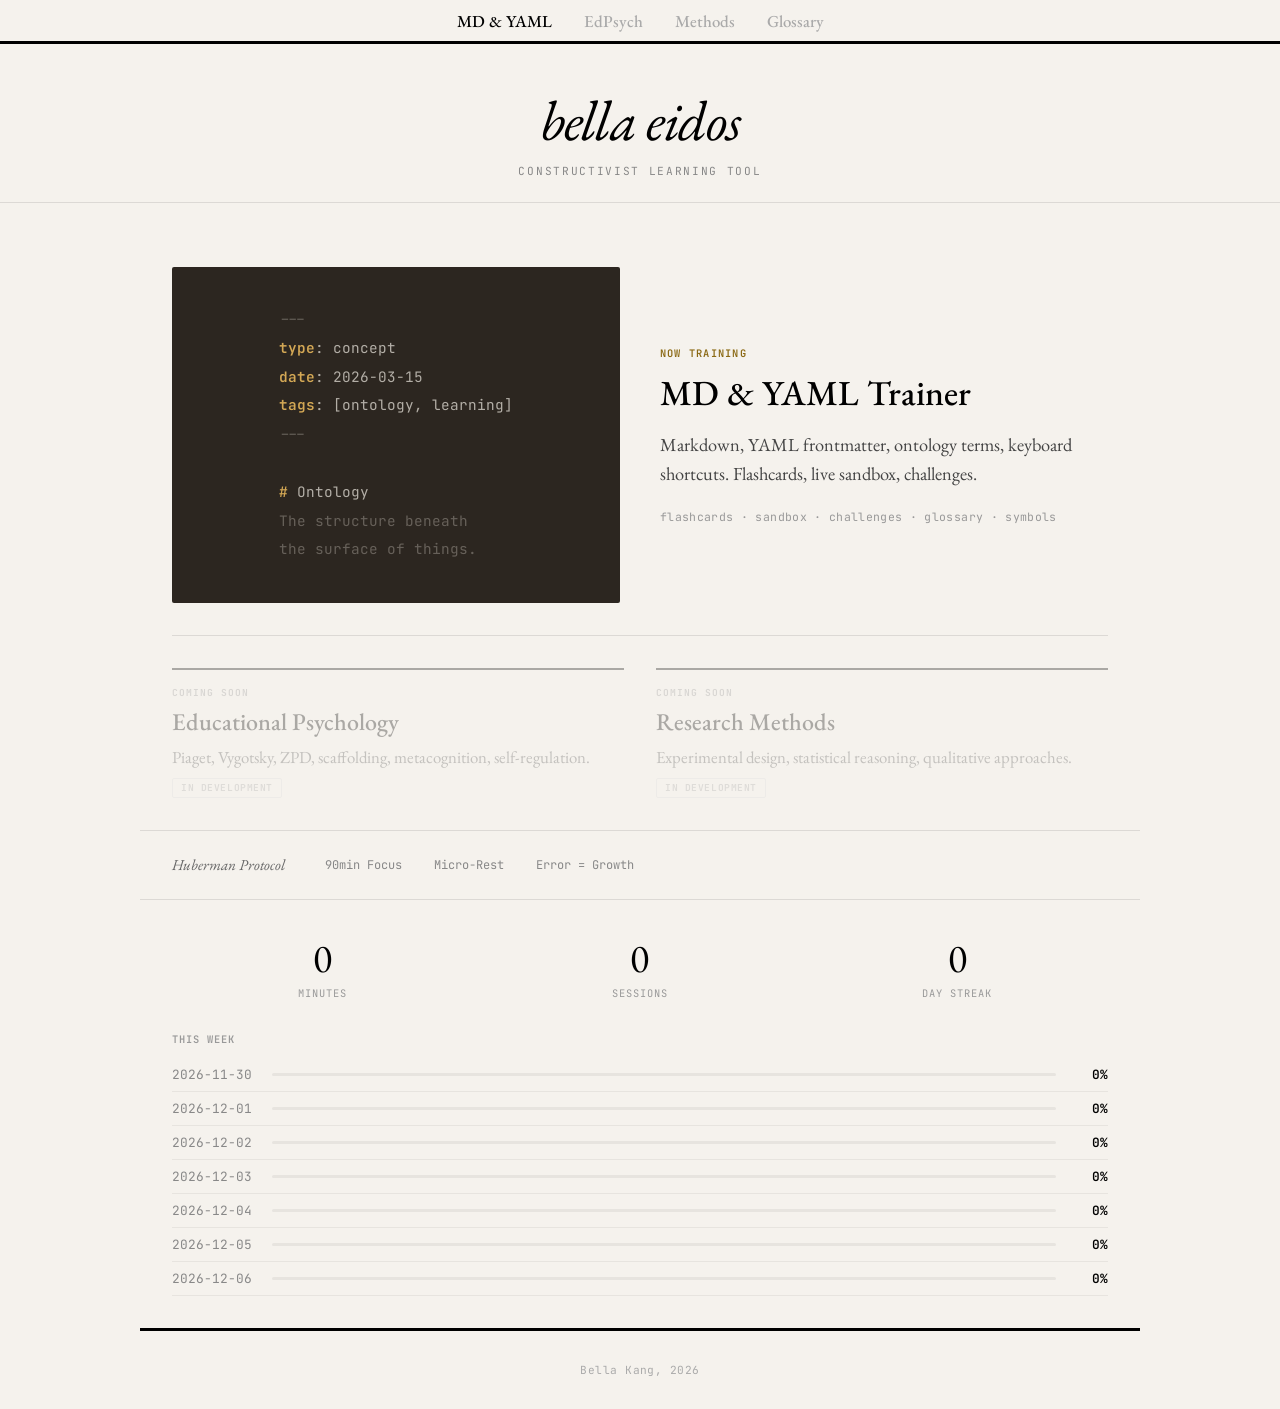
==== commit 649a8f70: "redesign: New Yorker editorial layout, Japanese girl favicon, English UI - index.html: full New York" ====
--- a/index.html
+++ b/index.html
@@ -6,109 +6,471 @@
 <title>bella eidos</title>
 <meta name="description" content="Personal constructivist learning tool">
 <link rel="icon" href="images/favicon.svg">
-<link rel="stylesheet" href="css/eidos.css">
+<link href="https://fonts.googleapis.com/css2?family=EB+Garamond:ital,wght@0,400;0,500;0,600;0,700;0,800;1,400;1,500;1,600;1,700&family=JetBrains+Mono:wght@400;500;600&display=swap" rel="stylesheet">
+<style>
+  *, *::before, *::after { margin: 0; padding: 0; box-sizing: border-box; }
+
+  body {
+    font-family: 'EB Garamond', Georgia, serif;
+    background: #F5F2ED;
+    color: #000;
+    -webkit-font-smoothing: antialiased;
+  }
+
+  ::selection { background: rgba(139,105,20,0.15); }
+
+  /* === TOP BAR === */
+  .topbar {
+    border-bottom: 3px solid #000;
+    padding: 0.6rem 0;
+    text-align: center;
+  }
+
+  .topbar-nav {
+    display: flex;
+    justify-content: center;
+    gap: 2rem;
+    font-family: 'EB Garamond', serif;
+    font-size: 1.05rem;
+    font-weight: 500;
+  }
+
+  .topbar-nav a {
+    color: #000;
+    text-decoration: none;
+    transition: color 0.2s;
+  }
+
+  .topbar-nav a:hover { color: #8B6914; }
+
+  .topbar-nav a.active {
+    font-weight: 700;
+    border-bottom: 2px solid #000;
+    padding-bottom: 2px;
+  }
+
+  /* === MASTHEAD === */
+  .masthead {
+    text-align: center;
+    padding: 2.5rem 1rem 1.5rem;
+    border-bottom: 1px solid rgba(0,0,0,0.1);
+  }
+
+  .masthead-title {
+    font-family: 'EB Garamond', serif;
+    font-size: 3.5rem;
+    font-weight: 400;
+    font-style: italic;
+    letter-spacing: -0.02em;
+    color: #000;
+  }
+
+  .masthead-sub {
+    font-family: 'JetBrains Mono', monospace;
+    font-size: 0.7rem;
+    color: #888;
+    letter-spacing: 0.15em;
+    text-transform: uppercase;
+    margin-top: 0.4rem;
+  }
+
+  /* === FEATURED (hero card) === */
+  .featured {
+    max-width: 1000px;
+    margin: 0 auto;
+    padding: 2rem 2rem 0;
+  }
+
+  .featured-card {
+    display: grid;
+    grid-template-columns: 1fr 1fr;
+    gap: 2.5rem;
+    align-items: center;
+    cursor: pointer;
+    padding: 2rem 0;
+    border-bottom: 1px solid rgba(0,0,0,0.1);
+    transition: opacity 0.2s;
+  }
+
+  .featured-card:hover { opacity: 0.85; }
+
+  .featured-visual {
+    aspect-ratio: 4/3;
+    background: #2C2620;
+    border-radius: 2px;
+    display: flex;
+    align-items: center;
+    justify-content: center;
+    overflow: hidden;
+    position: relative;
+  }
+
+  .featured-visual .fv-code {
+    font-family: 'JetBrains Mono', monospace;
+    font-size: 0.9rem;
+    color: rgba(237,232,223,0.7);
+    line-height: 2;
+    padding: 1.5rem;
+    white-space: pre;
+  }
+
+  .featured-visual .fv-accent {
+    color: #D4A855;
+    font-weight: 600;
+  }
+
+  .featured-visual .fv-dim {
+    color: rgba(237,232,223,0.3);
+  }
+
+  .featured-body .fb-label {
+    font-family: 'JetBrains Mono', monospace;
+    font-size: 0.65rem;
+    font-weight: 600;
+    letter-spacing: 0.12em;
+    text-transform: uppercase;
+    color: #8B6914;
+    margin-bottom: 0.75rem;
+  }
+
+  .featured-body .fb-title {
+    font-family: 'EB Garamond', serif;
+    font-size: 2.2rem;
+    font-weight: 500;
+    line-height: 1.2;
+    margin-bottom: 1rem;
+    color: #000;
+  }
+
+  .featured-body .fb-desc {
+    font-family: 'EB Garamond', serif;
+    font-size: 1.15rem;
+    line-height: 1.6;
+    color: #444;
+    margin-bottom: 1.25rem;
+  }
+
+  .featured-body .fb-tags {
+    font-family: 'JetBrains Mono', monospace;
+    font-size: 0.72rem;
+    color: #999;
+    letter-spacing: 0.03em;
+  }
+
+  /* === GRID (secondary cards) === */
+  .grid-section {
+    max-width: 1000px;
+    margin: 0 auto;
+    padding: 2rem;
+    display: grid;
+    grid-template-columns: 1fr 1fr;
+    gap: 2rem;
+  }
+
+  .grid-card {
+    border-top: 2px solid #000;
+    padding-top: 1rem;
+    transition: opacity 0.2s;
+  }
+
+  .grid-card.locked {
+    opacity: 0.3;
+    pointer-events: none;
+  }
+
+  .grid-card:not(.locked) {
+    cursor: pointer;
+  }
+
+  .grid-card:not(.locked):hover { opacity: 0.7; }
+
+  .grid-card .gc-label {
+    font-family: 'JetBrains Mono', monospace;
+    font-size: 0.6rem;
+    font-weight: 600;
+    letter-spacing: 0.1em;
+    text-transform: uppercase;
+    color: #999;
+    margin-bottom: 0.5rem;
+  }
+
+  .grid-card .gc-title {
+    font-family: 'EB Garamond', serif;
+    font-size: 1.5rem;
+    font-weight: 500;
+    line-height: 1.25;
+    margin-bottom: 0.5rem;
+    color: #000;
+  }
+
+  .grid-card .gc-desc {
+    font-family: 'EB Garamond', serif;
+    font-size: 1.05rem;
+    color: #555;
+    line-height: 1.5;
+  }
+
+  .grid-card .gc-badge {
+    display: inline-block;
+    font-family: 'JetBrains Mono', monospace;
+    font-size: 0.6rem;
+    font-weight: 600;
+    color: #aaa;
+    border: 1px solid #ddd;
+    padding: 0.15rem 0.5rem;
+    border-radius: 2px;
+    margin-top: 0.5rem;
+    text-transform: uppercase;
+    letter-spacing: 0.06em;
+  }
+
+  /* === PROTOCOL STRIP === */
+  .protocol-strip {
+    max-width: 1000px;
+    margin: 0 auto;
+    padding: 1.5rem 2rem;
+    border-top: 1px solid rgba(0,0,0,0.1);
+    border-bottom: 1px solid rgba(0,0,0,0.1);
+    display: flex;
+    align-items: center;
+    gap: 2.5rem;
+  }
+
+  .protocol-strip .ps-title {
+    font-family: 'EB Garamond', serif;
+    font-size: 0.95rem;
+    font-style: italic;
+    color: #666;
+    white-space: nowrap;
+  }
+
+  .protocol-strip .ps-items {
+    display: flex;
+    gap: 2rem;
+    font-family: 'JetBrains Mono', monospace;
+    font-size: 0.75rem;
+    color: #888;
+  }
+
+  /* === STATS BAR === */
+  .stats-bar {
+    max-width: 1000px;
+    margin: 0 auto;
+    padding: 2rem;
+    display: grid;
+    grid-template-columns: repeat(3, 1fr);
+    gap: 1rem;
+    text-align: center;
+  }
+
+  .stat-num {
+    font-family: 'EB Garamond', serif;
+    font-size: 2.5rem;
+    font-weight: 400;
+    color: #000;
+  }
+
+  .stat-lbl {
+    font-family: 'JetBrains Mono', monospace;
+    font-size: 0.65rem;
+    color: #999;
+    letter-spacing: 0.1em;
+    text-transform: uppercase;
+    margin-top: 0.15rem;
+  }
+
+  /* === WEEK HISTORY === */
+  .week-section {
+    max-width: 1000px;
+    margin: 0 auto;
+    padding: 0 2rem 2rem;
+  }
+
+  .week-label {
+    font-family: 'JetBrains Mono', monospace;
+    font-size: 0.65rem;
+    font-weight: 600;
+    letter-spacing: 0.1em;
+    text-transform: uppercase;
+    color: #999;
+    margin-bottom: 0.75rem;
+  }
+
+  .log-entry {
+    display: flex;
+    align-items: center;
+    gap: 0.75rem;
+    padding: 0.5rem 0;
+    border-bottom: 1px solid rgba(0,0,0,0.06);
+  }
+
+  .log-date {
+    font-family: 'JetBrains Mono', monospace;
+    font-size: 0.8rem;
+    color: #888;
+    min-width: 5.5rem;
+  }
+
+  .log-bar-bg {
+    flex: 1;
+    height: 3px;
+    background: rgba(0,0,0,0.06);
+    border-radius: 2px;
+    overflow: hidden;
+  }
+
+  .log-bar {
+    height: 100%;
+    background: #000;
+    border-radius: 2px;
+  }
+
+  .log-score {
+    font-family: 'JetBrains Mono', monospace;
+    font-size: 0.8rem;
+    font-weight: 600;
+    min-width: 2.5rem;
+    text-align: right;
+    color: #000;
+  }
+
+  .week-empty {
+    font-family: 'EB Garamond', serif;
+    font-style: italic;
+    font-size: 1rem;
+    color: #aaa;
+    padding: 1rem 0;
+  }
+
+  /* === FOOTER === */
+  .site-footer {
+    max-width: 1000px;
+    margin: 0 auto;
+    padding: 2rem;
+    border-top: 3px solid #000;
+    text-align: center;
+  }
+
+  .site-footer p {
+    font-family: 'JetBrains Mono', monospace;
+    font-size: 0.7rem;
+    color: #aaa;
+    letter-spacing: 0.04em;
+  }
+
+  /* === RESPONSIVE === */
+  @media (max-width: 700px) {
+    .topbar-nav { gap: 1rem; font-size: 0.9rem; }
+    .masthead-title { font-size: 2.5rem; }
+    .featured-card { grid-template-columns: 1fr; }
+    .featured-body .fb-title { font-size: 1.7rem; }
+    .grid-section { grid-template-columns: 1fr; }
+    .protocol-strip { flex-direction: column; gap: 0.75rem; align-items: flex-start; }
+    .stats-bar { gap: 0.5rem; }
+    .stat-num { font-size: 2rem; }
+  }
+</style>
 </head>
 <body>
 
-<nav class="nav">
-  <a href="index.html" class="nav-brand">bella eidos</a>
-  <div class="nav-right">
-    <span class="streak-badge" id="streakBadge">0 days</span>
+<!-- Top Navigation -->
+<nav class="topbar">
+  <div class="topbar-nav">
+    <a href="md-yaml.html">MD & YAML</a>
+    <a href="#" style="color:#aaa;pointer-events:none;">EdPsych</a>
+    <a href="#" style="color:#aaa;pointer-events:none;">Methods</a>
+    <a href="#" style="color:#aaa;pointer-events:none;">Glossary</a>
   </div>
 </nav>
 
-<main class="hub-container">
-
-  <!-- Hero -->
-  <section style="text-align:center; padding:5rem 0 3.5rem;" class="animate-in d1">
-    <h1 class="display-lg" style="margin-bottom:0.6rem;">What will you construct today?</h1>
-    <p class="caption" style="letter-spacing:0.08em;">MEANING-FIRST LEARNING. ERROR-DRIVEN GROWTH.</p>
-  </section>
-
-  <hr class="rule-thick">
-
-  <!-- Domains -->
-  <section style="padding:2rem 0 2.5rem;">
-    <div class="label" style="margin-bottom:1rem;">Domains</div>
-
-    <div class="domain-card animate-in d2" onclick="window.location.href='md-yaml.html'" style="margin-bottom:0.75rem;">
-      <div class="card-icon">&lt;/&gt;</div>
-      <div class="card-title">MD & YAML Trainer</div>
-      <div class="card-desc">Markdown, YAML, ontology terms</div>
-      <div class="card-tags">flashcards &middot; sandbox &middot; challenges &middot; glossary</div>
-      <div class="card-cta">Start Session &rarr;</div>
+<!-- Masthead -->
+<header class="masthead">
+  <h1 class="masthead-title">bella eidos</h1>
+  <p class="masthead-sub">Constructivist Learning Tool</p>
+</header>
+
+<!-- Featured Domain -->
+<section class="featured">
+  <article class="featured-card" onclick="window.location.href='md-yaml.html'">
+    <div class="featured-visual">
+      <div class="fv-code"><span class="fv-dim">---</span>
+<span class="fv-accent">type</span>: concept
+<span class="fv-accent">date</span>: 2026-03-15
+<span class="fv-accent">tags</span>: [ontology, learning]
+<span class="fv-dim">---</span>
+
+<span class="fv-accent">#</span> Ontology
+<span class="fv-dim">The structure beneath</span>
+<span class="fv-dim">the surface of things.</span></div>
     </div>
-
-    <div class="domain-card locked animate-in d3" style="margin-bottom:0.75rem;">
-      <div class="card-icon" style="color:var(--text-dim);">&psi;</div>
-      <div class="card-title">EdPsych Concepts</div>
-      <div class="card-desc">Educational Psychology core theories</div>
-      <span class="card-badge">Coming Soon</span>
+    <div class="featured-body">
+      <div class="fb-label">Now Training</div>
+      <h2 class="fb-title">MD & YAML Trainer</h2>
+      <p class="fb-desc">Markdown, YAML frontmatter, ontology terms, keyboard shortcuts. Flashcards, live sandbox, challenges.</p>
+      <div class="fb-tags">flashcards &middot; sandbox &middot; challenges &middot; glossary &middot; symbols</div>
     </div>
-
-    <div class="domain-card locked animate-in d4">
-      <div class="card-icon" style="color:var(--text-dim);">&empty;</div>
-      <div class="card-title">Research Methods</div>
-      <div class="card-desc">Methodology and statistics fundamentals</div>
-      <span class="card-badge">Coming Soon</span>
-    </div>
-  </section>
-
-  <hr class="rule">
-
-  <!-- B+ Protocol -->
-  <section style="padding:1rem 0 2rem;" class="animate-in d5">
-    <div class="label" style="margin-bottom:1rem;">Huberman Neuroplasticity Protocol</div>
-    <div style="display:flex; gap:2rem; font-family:var(--mono); font-size:0.75rem; color:var(--text-secondary);">
-      <span>90min Focus</span>
-      <span>Micro-Rest</span>
-      <span>Error = Growth</span>
-    </div>
-  </section>
-
-  <hr class="rule">
-
-  <!-- Today's Stats -->
-  <section style="padding:2rem 0;" class="animate-in d5">
-    <div class="label" style="margin-bottom:1.25rem;">Today</div>
-    <div class="stat-grid">
-      <div>
-        <div class="stat-number" id="statMinutes">0</div>
-        <div class="stat-label">Minutes</div>
-      </div>
-      <div>
-        <div class="stat-number" id="statSessions">0</div>
-        <div class="stat-label">Sessions</div>
-      </div>
-      <div>
-        <div class="stat-number" id="statStreak">0</div>
-        <div class="stat-label">Day Streak</div>
-      </div>
-    </div>
-  </section>
-
-  <hr class="rule">
-
-  <!-- Week History -->
-  <section style="padding:2rem 0 3rem;" class="animate-in d6">
-    <div class="label" style="margin-bottom:1rem;">This Week</div>
-    <div id="weekHistory">
-      <div class="caption" style="text-align:center; padding:1rem 0;">No sessions yet.</div>
-    </div>
-  </section>
-
-  <!-- Footer -->
-  <footer style="text-align:center; padding:2rem 0 3rem; border-top:1px solid var(--rule-light);">
-    <p class="caption">Built for constructivist minds. Bella Kang, 2026.</p>
-  </footer>
-
-</main>
+  </article>
+</section>
+
+<!-- Secondary Domains -->
+<section class="grid-section">
+  <article class="grid-card locked">
+    <div class="gc-label">Coming Soon</div>
+    <h3 class="gc-title">Educational Psychology</h3>
+    <p class="gc-desc">Piaget, Vygotsky, ZPD, scaffolding, metacognition, self-regulation.</p>
+    <span class="gc-badge">In Development</span>
+  </article>
+  <article class="grid-card locked">
+    <div class="gc-label">Coming Soon</div>
+    <h3 class="gc-title">Research Methods</h3>
+    <p class="gc-desc">Experimental design, statistical reasoning, qualitative approaches.</p>
+    <span class="gc-badge">In Development</span>
+  </article>
+</section>
+
+<!-- Protocol Strip -->
+<div class="protocol-strip">
+  <span class="ps-title">Huberman Protocol</span>
+  <div class="ps-items">
+    <span>90min Focus</span>
+    <span>Micro-Rest</span>
+    <span>Error = Growth</span>
+  </div>
+</div>
+
+<!-- Stats -->
+<section class="stats-bar">
+  <div>
+    <div class="stat-num" id="statMinutes">0</div>
+    <div class="stat-lbl">Minutes</div>
+  </div>
+  <div>
+    <div class="stat-num" id="statSessions">0</div>
+    <div class="stat-lbl">Sessions</div>
+  </div>
+  <div>
+    <div class="stat-num" id="statStreak">0</div>
+    <div class="stat-lbl">Day Streak</div>
+  </div>
+</section>
+
+<!-- Week History -->
+<section class="week-section">
+  <div class="week-label">This Week</div>
+  <div id="weekHistory">
+    <div class="week-empty">No sessions recorded yet.</div>
+  </div>
+</section>
+
+<!-- Footer -->
+<footer class="site-footer">
+  <p>Bella Kang, 2026</p>
+</footer>
 
 <script src="js/core.js"></script>
 <script>
 document.addEventListener('DOMContentLoaded', function() {
   var streak = Eidos.Session.getStreak();
-  document.getElementById('streakBadge').textContent = streak + ' days';
   document.getElementById('statStreak').textContent = streak;
 
   var today = Eidos.Session.getTodayStats();
@@ -117,7 +479,6 @@
 
   var week = Eidos.Session.getWeekHistory();
   var container = document.getElementById('weekHistory');
-
   if (week && week.length > 0) {
     container.innerHTML = '';
     week.forEach(function(day) {
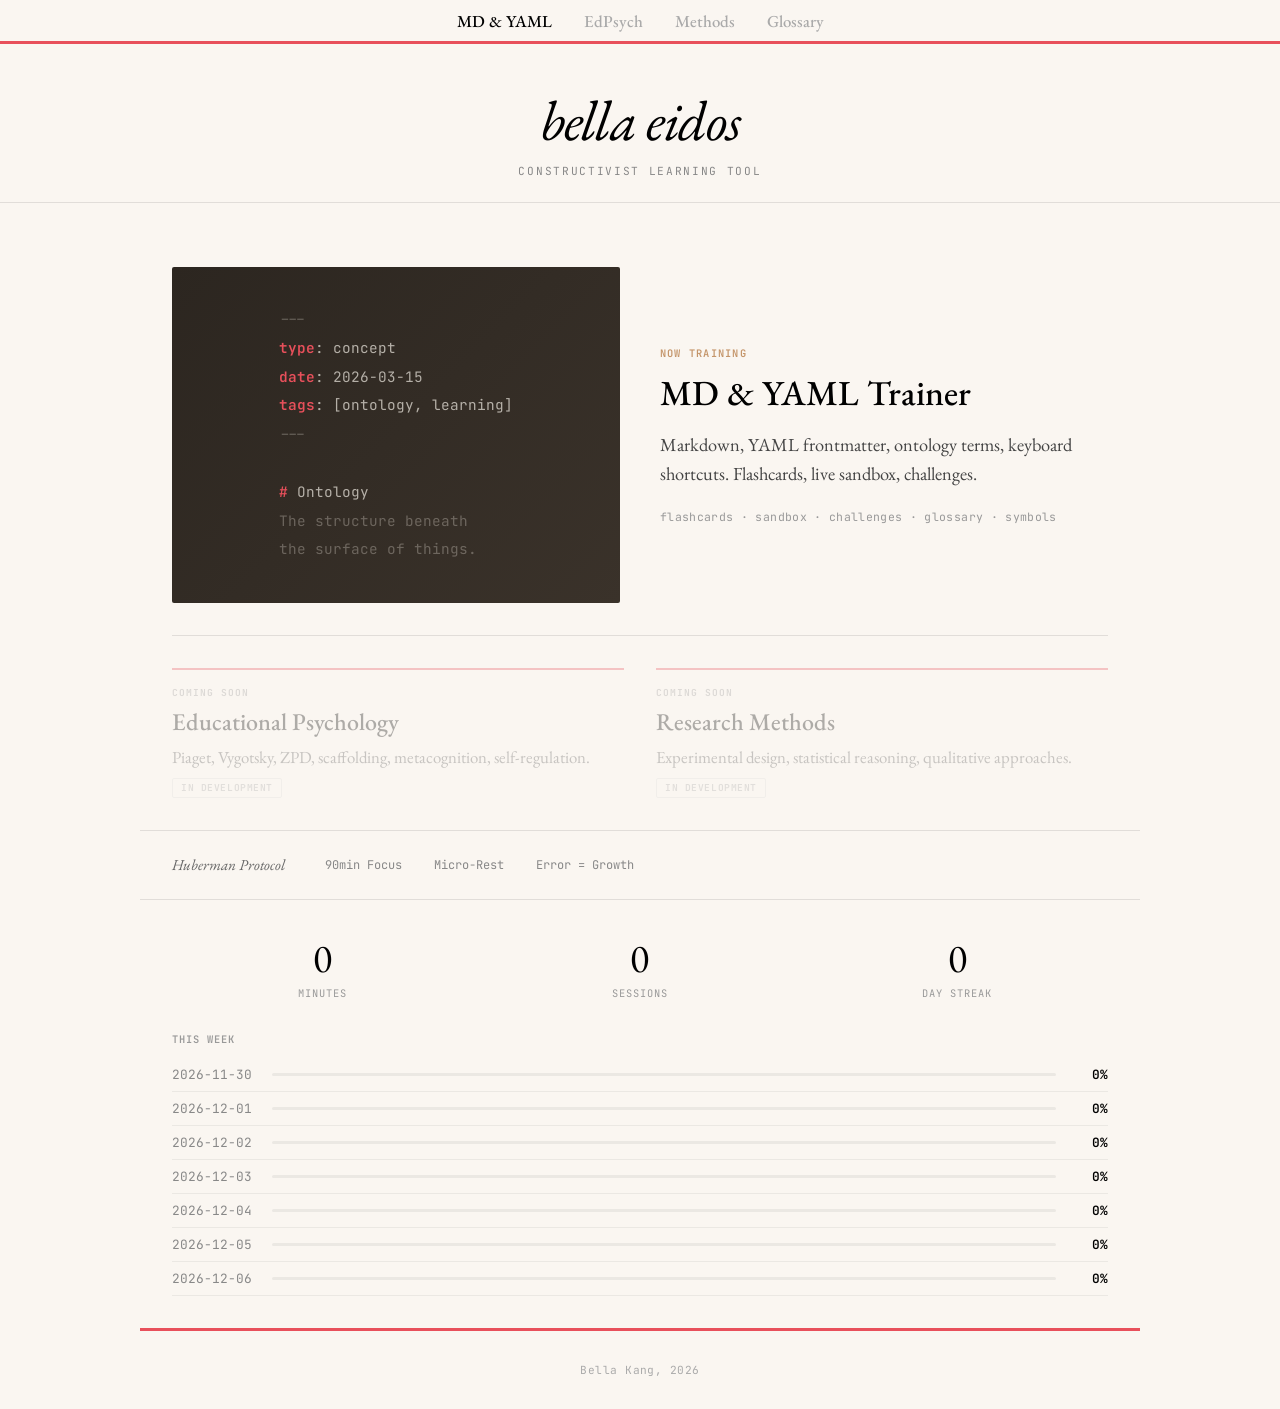
==== commit e1d99275: "style: red/white/sky-blue/coffee palette, large bunny favicon - Colors: red (#E8505B) rules & accent" ====
--- a/index.html
+++ b/index.html
@@ -12,16 +12,16 @@
 
   body {
     font-family: 'EB Garamond', Georgia, serif;
-    background: #F5F2ED;
+    background: #FAF6F1;
     color: #000;
     -webkit-font-smoothing: antialiased;
   }
 
-  ::selection { background: rgba(139,105,20,0.15); }
+  ::selection { background: rgba(232,80,91,0.15); }
 
   /* === TOP BAR === */
   .topbar {
-    border-bottom: 3px solid #000;
+    border-bottom: 3px solid #E8505B;
     padding: 0.6rem 0;
     text-align: center;
   }
@@ -41,7 +41,7 @@
     transition: color 0.2s;
   }
 
-  .topbar-nav a:hover { color: #8B6914; }
+  .topbar-nav a:hover { color: #E8505B; }
 
   .topbar-nav a.active {
     font-weight: 700;
@@ -96,7 +96,7 @@
 
   .featured-visual {
     aspect-ratio: 4/3;
-    background: #2C2620;
+    background: linear-gradient(135deg, #2C2620, #3A322A);
     border-radius: 2px;
     display: flex;
     align-items: center;
@@ -115,7 +115,7 @@
   }
 
   .featured-visual .fv-accent {
-    color: #D4A855;
+    color: #E8505B;
     font-weight: 600;
   }
 
@@ -129,7 +129,7 @@
     font-weight: 600;
     letter-spacing: 0.12em;
     text-transform: uppercase;
-    color: #8B6914;
+    color: #C4956A;
     margin-bottom: 0.75rem;
   }
 
@@ -168,7 +168,7 @@
   }
 
   .grid-card {
-    border-top: 2px solid #000;
+    border-top: 2px solid #E8505B;
     padding-top: 1rem;
     transition: opacity 0.2s;
   }
@@ -321,7 +321,7 @@
 
   .log-bar {
     height: 100%;
-    background: #000;
+    background: #C4956A;
     border-radius: 2px;
   }
 
@@ -347,7 +347,7 @@
     max-width: 1000px;
     margin: 0 auto;
     padding: 2rem;
-    border-top: 3px solid #000;
+    border-top: 3px solid #E8505B;
     text-align: center;
   }
 
